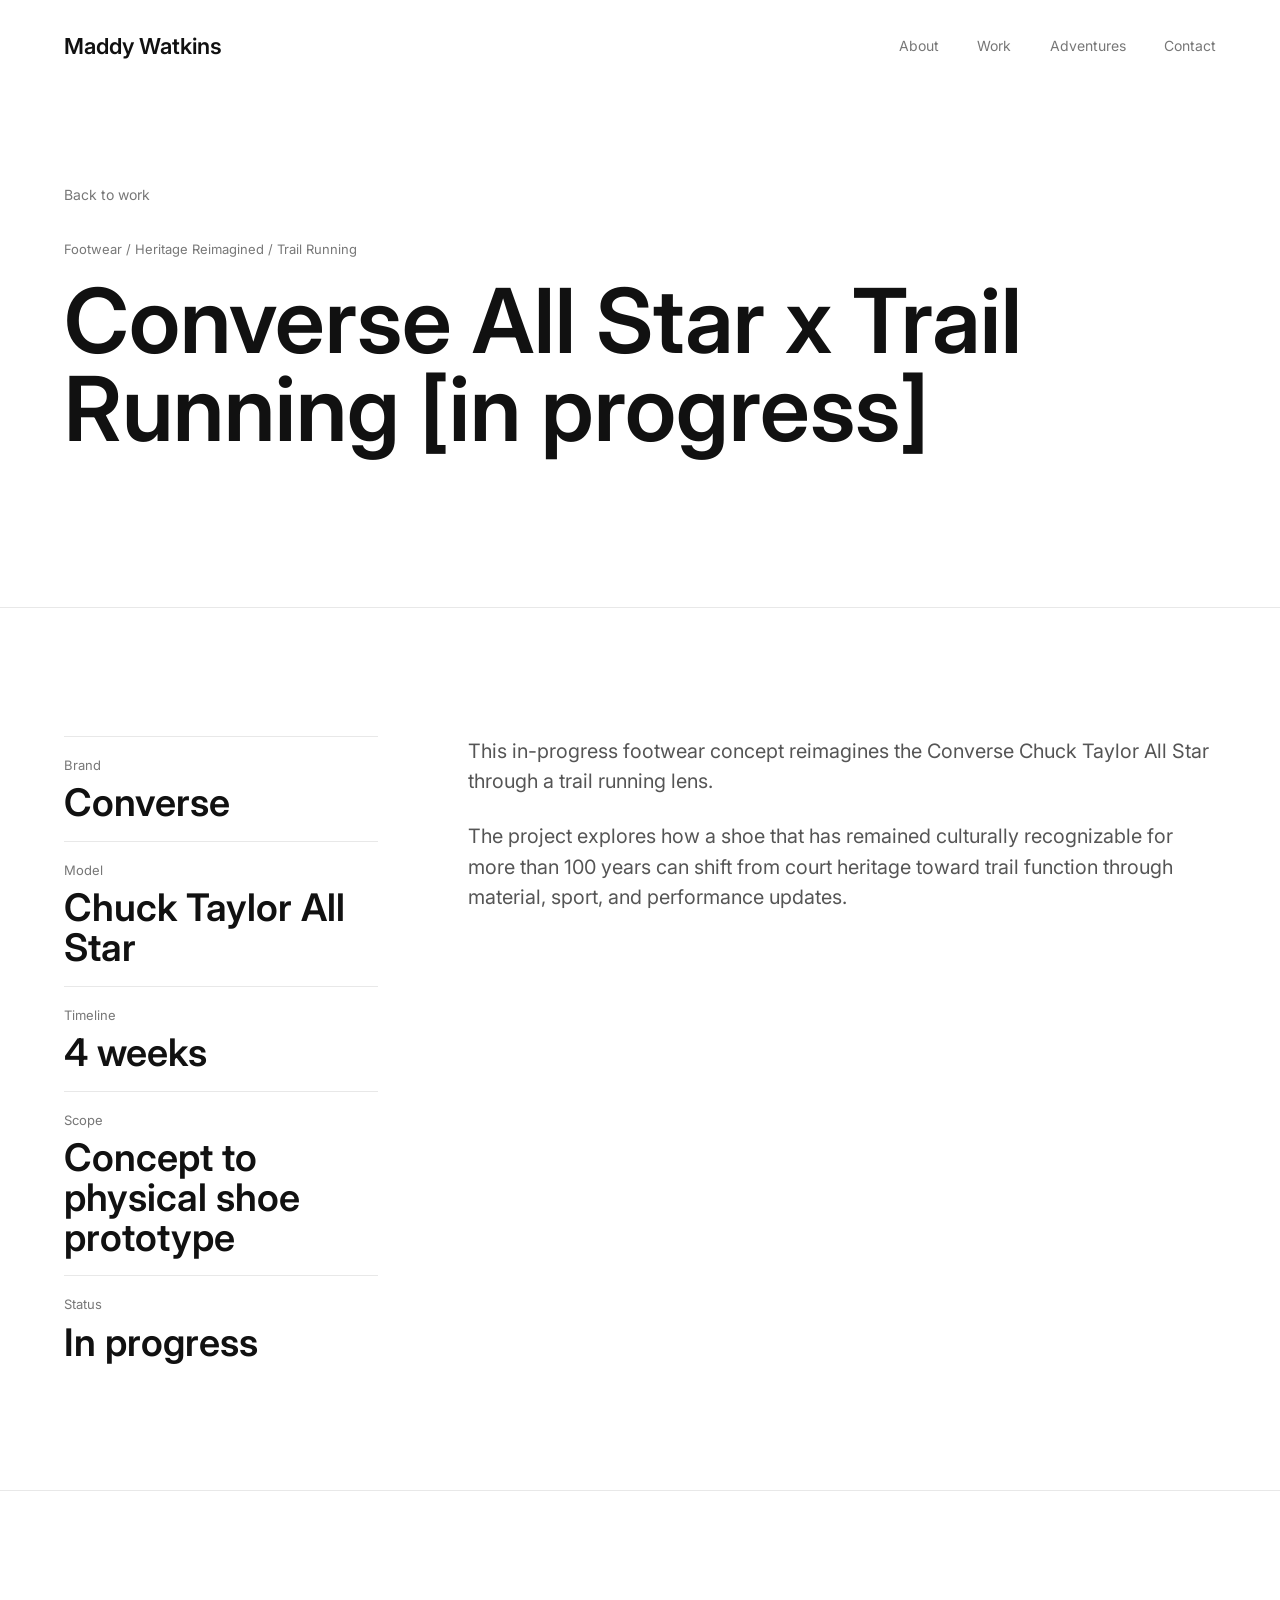
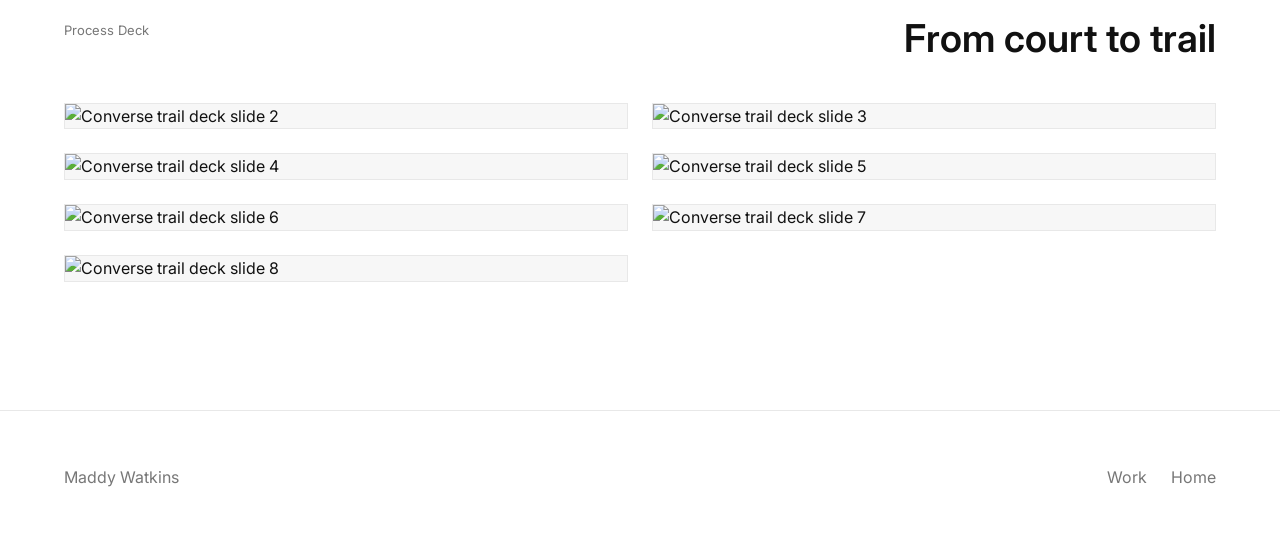
==== converse-all-star-trail-running.html @ c3c7a075 "Add files via upload" ====
<!DOCTYPE html>
<html lang="en">
  <head>
    <meta charset="UTF-8" />
    <meta name="viewport" content="width=device-width, initial-scale=1.0" />
    <title>Converse All Star x Trail Running | Maddy Watkins</title>
    <meta name="description" content="Converse All Star x Trail Running in-progress footwear concept by Maddy Watkins." />
    <link rel="preconnect" href="https://fonts.googleapis.com" />
    <link rel="preconnect" href="https://fonts.gstatic.com" crossorigin />
    <link
      href="https://fonts.googleapis.com/css2?family=Inter:wght@400;500;600;700&display=swap"
      rel="stylesheet"
    />
    <link rel="stylesheet" href="styles.css" />
  </head>
  <body>
    <header class="site-header" id="top">
      <a class="brand" href="index.html" aria-label="Maddy Watkins home">Maddy Watkins</a>
      <button class="menu-toggle" type="button" aria-expanded="false" aria-controls="site-nav">
        <span></span><span></span><span></span>
      </button>
      <nav class="site-nav" id="site-nav" aria-label="Primary navigation">
        <a href="index.html#about">About</a>
        <a href="index.html#portfolio">Work</a>
        <a href="index.html#adventures">Adventures</a>
        <a href="contact.html">Contact</a>
      </nav>
    </header>

    <main>
      <section class="project-page-hero" aria-labelledby="project-title">
        <a class="back-link" href="index.html#portfolio">Back to work</a>
        <p class="eyebrow">Footwear / Heritage Reimagined / Trail Running</p>
        <h1 id="project-title">Converse All Star x Trail Running [in progress]</h1>
      </section>

      <section class="project-detail section" aria-label="Project details">
        <div class="spec-list">
          <div><span>Brand</span><strong>Converse</strong></div>
          <div><span>Model</span><strong>Chuck Taylor All Star</strong></div>
          <div><span>Timeline</span><strong>4 weeks</strong></div>
          <div><span>Scope</span><strong>Concept to physical shoe prototype</strong></div>
          <div><span>Status</span><strong>In progress</strong></div>
        </div>
        <div class="project-body">
          <p>
            This in-progress footwear concept reimagines the Converse Chuck Taylor
            All Star through a trail running lens.
          </p>
          <p>
            The project explores how a shoe that has remained culturally recognizable
            for more than 100 years can shift from court heritage toward trail
            function through material, sport, and performance updates.
          </p>
        </div>
      </section>

      <section class="deck-preview section" aria-labelledby="deck-title">
        <div class="deck-heading">
          <p class="eyebrow">Process Deck</p>
          <h2 id="deck-title">From court to trail</h2>
        </div>
        <div class="deck-grid">
          <img src="assets/converse-trail-deck/slide-02.png" alt="Converse trail deck slide 2" />
          <img src="assets/converse-trail-deck/slide-03.png" alt="Converse trail deck slide 3" />
          <img src="assets/converse-trail-deck/slide-04.png" alt="Converse trail deck slide 4" />
          <img src="assets/converse-trail-deck/slide-05.png" alt="Converse trail deck slide 5" />
          <img src="assets/converse-trail-deck/slide-06.png" alt="Converse trail deck slide 6" />
          <img src="assets/converse-trail-deck/slide-07.png" alt="Converse trail deck slide 7" />
          <img src="assets/converse-trail-deck/slide-08.png" alt="Converse trail deck slide 8" />
        </div>
      </section>
    </main>

    <footer class="footer">
      <p>Maddy Watkins</p>
      <nav aria-label="Footer navigation">
        <a href="index.html#portfolio">Work</a>
        <a href="index.html">Home</a>
      </nav>
    </footer>

    <script src="script.js"></script>
  </body>
</html>
---- styles.css ----
:root {
  --paper: #ffffff;
  --ink: #111111;
  --muted: #777777;
  --line: #e8e8e8;
  --soft: #f7f7f7;
}

* {
  box-sizing: border-box;
}

html {
  scroll-behavior: smooth;
}

body {
  margin: 0;
  background: var(--paper);
  color: var(--ink);
  font-family: Inter, Arial, sans-serif;
  line-height: 1.55;
}

img {
  display: block;
  width: 100%;
}

a {
  color: inherit;
  text-decoration: none;
}

.site-header {
  position: sticky;
  top: 0;
  z-index: 20;
  display: grid;
  grid-template-columns: 1fr auto;
  align-items: center;
  min-height: 92px;
  padding: 28px clamp(22px, 5vw, 70px);
  background: rgba(255, 255, 255, 0.94);
}

.brand {
  width: fit-content;
  font-size: 22px;
  font-weight: 600;
}

.site-nav {
  display: flex;
  gap: clamp(18px, 3vw, 44px);
  align-items: center;
  color: var(--muted);
  font-size: 14px;
}

.site-nav a {
  transition: color 160ms ease;
}

.site-nav a:hover,
.site-nav a:focus-visible {
  color: var(--ink);
}

.menu-toggle {
  display: none;
  width: 40px;
  height: 34px;
  padding: 7px 4px;
  border: 0;
  background: transparent;
}

.menu-toggle span {
  display: block;
  height: 2px;
  margin: 5px 0;
  background: var(--ink);
}

.intro {
  display: flex;
  align-items: center;
  max-width: 1420px;
  padding: clamp(58px, 8vw, 118px) clamp(22px, 5vw, 70px) clamp(34px, 5vw, 66px);
  margin: 0 auto;
}

.intro-copy {
  max-width: 1180px;
}

.eyebrow,
.section-kicker {
  margin: 0 0 18px;
  color: var(--muted);
  font-size: 13px;
}

h1,
h2,
p {
  margin-top: 0;
}

h1 {
  max-width: 100%;
  margin-bottom: 28px;
  font-size: clamp(44px, 6.6vw, 96px);
  font-weight: 600;
  line-height: 0.98;
}

h2 {
  margin-bottom: 0;
  font-size: clamp(30px, 4.2vw, 62px);
  font-weight: 600;
  line-height: 1.02;
}

.intro-copy p:last-child,
.split-copy p {
  color: #555555;
  font-size: clamp(16px, 1.45vw, 20px);
}

.intro-subtitle {
  max-width: 760px;
  color: #555555;
  font-size: clamp(18px, 2vw, 26px);
}

.image-pair {
  max-width: 1420px;
  padding: 0 clamp(22px, 5vw, 70px) clamp(72px, 9vw, 130px);
  margin: 0 auto;
}

.image-pair img {
  width: 100%;
  aspect-ratio: 16 / 9;
  object-fit: cover;
  object-position: center 42%;
}

.section {
  max-width: 1420px;
  padding: clamp(72px, 10vw, 150px) clamp(22px, 5vw, 70px);
  margin: 0 auto;
}

.about {
  border-top: 1px solid var(--line);
  border-bottom: 1px solid var(--line);
}

.split-copy {
  display: grid;
  grid-template-columns: minmax(260px, 0.82fr) minmax(320px, 1.18fr);
  gap: clamp(34px, 7vw, 118px);
  align-items: start;
}

.split-copy > div {
  max-width: 690px;
}

.about-media-copy {
  display: grid;
  grid-template-columns: minmax(128px, 0.46fr) minmax(240px, 1fr);
  gap: clamp(20px, 3vw, 34px);
  align-items: start;
}

.about-media-copy img {
  aspect-ratio: 4 / 5;
  object-fit: cover;
  object-position: 34% center;
}

.work-heading {
  display: flex;
  justify-content: space-between;
  gap: 28px;
  align-items: end;
  margin-bottom: clamp(34px, 6vw, 74px);
}

.work-heading h2 {
  font-size: clamp(28px, 3.6vw, 54px);
}

.category-heading {
  margin-top: clamp(58px, 8vw, 110px);
  padding-top: clamp(28px, 4vw, 48px);
  border-top: 1px solid var(--line);
}

.category-heading h2 {
  font-size: clamp(28px, 3.6vw, 54px);
}

.subcategory-heading {
  margin-top: clamp(42px, 6vw, 82px);
}

.subcategory-heading h2 {
  font-size: clamp(24px, 3vw, 42px);
}

.footwear-grid {
  margin-top: clamp(24px, 4vw, 46px);
}

.footwear-grid .project-card img {
  aspect-ratio: 1.12 / 1;
}

.footwear-grid .project-card img.slide-thumb {
  object-fit: contain;
  padding: clamp(10px, 1.6vw, 18px);
  border: 1px solid var(--line);
}

.project-grid,
.adventure-grid {
  display: grid;
  grid-template-columns: repeat(2, minmax(0, 1fr));
  gap: clamp(24px, 3vw, 46px) clamp(20px, 3vw, 38px);
}

.project-card {
  display: block;
}

.project-card img {
  aspect-ratio: 1.12 / 1;
  object-fit: cover;
  background: var(--soft);
  transition: opacity 160ms ease;
}

.project-card span {
  display: block;
  padding-top: 16px;
  color: #222222;
  font-size: 16px;
  font-weight: 500;
}

.project-card:hover img,
.project-card:focus-visible img {
  opacity: 0.72;
}

.adventures {
  border-top: 1px solid var(--line);
}

.adventure-grid .project-card img {
  aspect-ratio: 1 / 1;
}

.adventure-grid .project-card img.white-rim-image {
  object-position: 58% 64%;
}

.project-page-hero {
  max-width: 1420px;
  padding: clamp(48px, 7vw, 96px) clamp(22px, 5vw, 70px) clamp(44px, 7vw, 90px);
  margin: 0 auto;
}

.project-page-hero h1 {
  max-width: 980px;
  margin-bottom: clamp(30px, 5vw, 64px);
  font-size: clamp(42px, 7vw, 104px);
}

.project-page-hero img {
  max-height: 720px;
  object-fit: cover;
  object-position: center;
}

.story-hero > p:not(.eyebrow) {
  max-width: 720px;
  color: #555555;
  font-size: clamp(17px, 1.55vw, 21px);
}

.back-link {
  display: inline-block;
  margin-bottom: 34px;
  color: var(--muted);
  font-size: 14px;
}

.back-link:hover,
.back-link:focus-visible {
  color: var(--ink);
}

.project-detail {
  display: grid;
  grid-template-columns: minmax(220px, 0.42fr) minmax(300px, 1fr);
  gap: clamp(34px, 7vw, 112px);
  border-top: 1px solid var(--line);
}

.visual-gallery {
  border-top: 1px solid var(--line);
}

.image-note {
  margin-bottom: clamp(16px, 2vw, 26px);
  color: var(--muted);
  font-size: 13px;
}

.visual-story {
  display: grid;
  gap: clamp(44px, 7vw, 104px);
}

.visual-item {
  display: grid;
  grid-template-columns: minmax(0, 1.22fr) minmax(260px, 0.78fr);
  gap: clamp(28px, 5vw, 72px);
  align-items: center;
  margin: 0;
}

.visual-item:nth-child(even) {
  grid-template-columns: minmax(260px, 0.78fr) minmax(0, 1.22fr);
  padding-left: clamp(0px, 4vw, 54px);
}

.visual-item:nth-child(even) img {
  grid-column: 2;
}

.visual-item:nth-child(even) figcaption {
  grid-column: 1;
  grid-row: 1;
}

.visual-item-right-caption,
.visual-item-right-caption:nth-child(even) {
  grid-template-columns: minmax(0, 1.22fr) minmax(260px, 0.78fr);
  padding-left: 0;
}

.visual-item-right-caption:nth-child(even) img {
  grid-column: 1;
}

.visual-item-right-caption:nth-child(even) figcaption {
  grid-column: 2;
}

.visual-item img {
  height: auto;
  object-fit: contain;
  background: var(--soft);
}

.visual-item figcaption {
  padding-top: clamp(18px, 3vw, 34px);
  border-top: 1px solid var(--line);
  max-width: 420px;
  color: #555555;
  font-size: clamp(16px, 1.35vw, 19px);
}

.visual-item figcaption span {
  display: block;
  margin-bottom: 16px;
  color: var(--ink);
  font-size: 13px;
  font-weight: 600;
}

.visual-item figcaption p {
  margin-bottom: 0;
}

.visual-item-overlay {
  position: relative;
  display: block;
}

.visual-item-overlay figcaption {
  position: absolute;
  left: clamp(22px, 5vw, 72px);
  top: clamp(22px, 5vw, 72px);
  width: min(520px, calc(100% - 44px));
  padding: 0;
  background: transparent;
  border-top: 0;
}

.spec-list {
  display: grid;
  align-content: start;
  gap: 18px;
}

.spec-list div {
  padding-top: 18px;
  border-top: 1px solid var(--line);
}

.spec-list span,
.spec-list strong {
  display: block;
}

.spec-list span {
  margin-bottom: 8px;
  color: var(--muted);
  font-size: 13px;
}

.spec-list strong {
  font-size: clamp(22px, 3vw, 38px);
  font-weight: 600;
  line-height: 1.05;
}

.project-body {
  max-width: 760px;
  color: #555555;
  font-size: clamp(17px, 1.55vw, 21px);
}

.project-body p {
  margin-bottom: 1.2em;
}

.project-gallery {
  display: grid;
  grid-template-columns: repeat(4, minmax(0, 1fr));
  gap: clamp(18px, 2.6vw, 34px);
  border-top: 1px solid var(--line);
}

.project-gallery img {
  aspect-ratio: 3 / 4;
  object-fit: cover;
  background: var(--soft);
}

.project-gallery .soft-exposure {
  filter: brightness(0.88) contrast(0.94) saturate(0.92);
}

.gallery-captioned {
  margin: 0;
}

.gallery-captioned figcaption {
  padding-top: 12px;
  color: var(--muted);
  font-size: 13px;
}

.story-body {
  max-width: 860px;
  color: #444444;
  font-size: clamp(18px, 1.45vw, 21px);
  line-height: 1.78;
}

.story-body p {
  margin-bottom: 1.35em;
}

.deck-preview {
  border-top: 1px solid var(--line);
}

.deck-heading {
  display: flex;
  justify-content: space-between;
  gap: 28px;
  align-items: end;
  margin-bottom: clamp(24px, 4vw, 44px);
}

.deck-heading h2 {
  max-width: 720px;
  font-size: clamp(24px, 3vw, 42px);
  text-align: right;
}

.deck-grid {
  display: grid;
  grid-template-columns: repeat(2, minmax(0, 1fr));
  gap: clamp(14px, 2vw, 24px);
}

.deck-grid img {
  width: 100%;
  height: auto;
  object-fit: contain;
  background: var(--soft);
  border: 1px solid var(--line);
}

.resume-page h1 {
  font-size: clamp(44px, 6.6vw, 96px);
}

.resume-viewer {
  max-width: 980px;
}

.resume-viewer img {
  border: 1px solid var(--line);
  background: var(--soft);
}

.resume-viewer a {
  display: inline-block;
  margin-top: 18px;
  color: var(--muted);
  font-size: 14px;
}

.contact-page h1 {
  margin-bottom: clamp(42px, 6vw, 80px);
  font-size: clamp(44px, 6.6vw, 96px);
}

.contact-list {
  display: grid;
  max-width: 760px;
  gap: 30px;
}

.contact-list div {
  padding-top: 18px;
  border-top: 1px solid var(--line);
}

.contact-list span,
.contact-list a {
  display: block;
}

.contact-list span {
  margin-bottom: 10px;
  color: var(--muted);
  font-size: 13px;
}

.contact-list a {
  width: fit-content;
  font-size: clamp(22px, 3vw, 38px);
  font-weight: 600;
  line-height: 1.22;
}

.contact-list a:hover,
.contact-list a:focus-visible {
  color: var(--muted);
}

.footer {
  display: flex;
  justify-content: space-between;
  gap: 24px;
  padding: 54px clamp(22px, 5vw, 70px);
  color: var(--muted);
  border-top: 1px solid var(--line);
}

.footer p {
  margin: 0;
}

.footer nav {
  display: flex;
  gap: 24px;
}

.footer a:hover,
.footer a:focus-visible {
  color: var(--ink);
}

@media (max-width: 860px) {
  .site-header {
    min-height: 74px;
  }

  .menu-toggle {
    display: block;
    justify-self: end;
  }

  .site-nav {
    position: absolute;
    inset: 74px 0 auto;
    display: none;
    padding: 20px 22px 24px;
    background: var(--paper);
    border-top: 1px solid var(--line);
    border-bottom: 1px solid var(--line);
  }

  .site-header.is-open .site-nav {
    display: grid;
    gap: 15px;
  }

  .split-copy {
    grid-template-columns: 1fr;
  }

  .about-media-copy {
    grid-template-columns: minmax(150px, 240px) 1fr;
  }

  .image-pair img {
    width: 100%;
  }

  .project-grid,
  .adventure-grid,
  .project-gallery {
    grid-template-columns: repeat(2, minmax(0, 1fr));
  }

  .project-detail {
    grid-template-columns: 1fr;
  }

  .visual-item {
    grid-template-columns: 1fr;
  }

  .visual-item:nth-child(even) {
    padding-left: 0;
  }

  .visual-item-overlay figcaption {
    position: static;
    width: auto;
    margin-top: 18px;
    padding: 18px 0 0;
    background: transparent;
    border-top: 1px solid var(--line);
  }

  .work-heading {
    display: block;
  }

  .deck-heading {
    display: block;
  }

  .deck-heading h2 {
    text-align: left;
  }

  .deck-grid {
    grid-template-columns: repeat(2, minmax(0, 1fr));
  }
}

@media (max-width: 620px) {
  .about-media-copy {
    grid-template-columns: 1fr;
  }

  .about-media-copy img {
    width: min(260px, 78vw);
  }

  .project-grid,
  .adventure-grid,
  .project-gallery {
    grid-template-columns: 1fr;
  }

  .project-card img {
    aspect-ratio: 1.08 / 1;
  }

  .deck-grid {
    grid-template-columns: 1fr;
  }

  .footer {
    display: grid;
  }
}
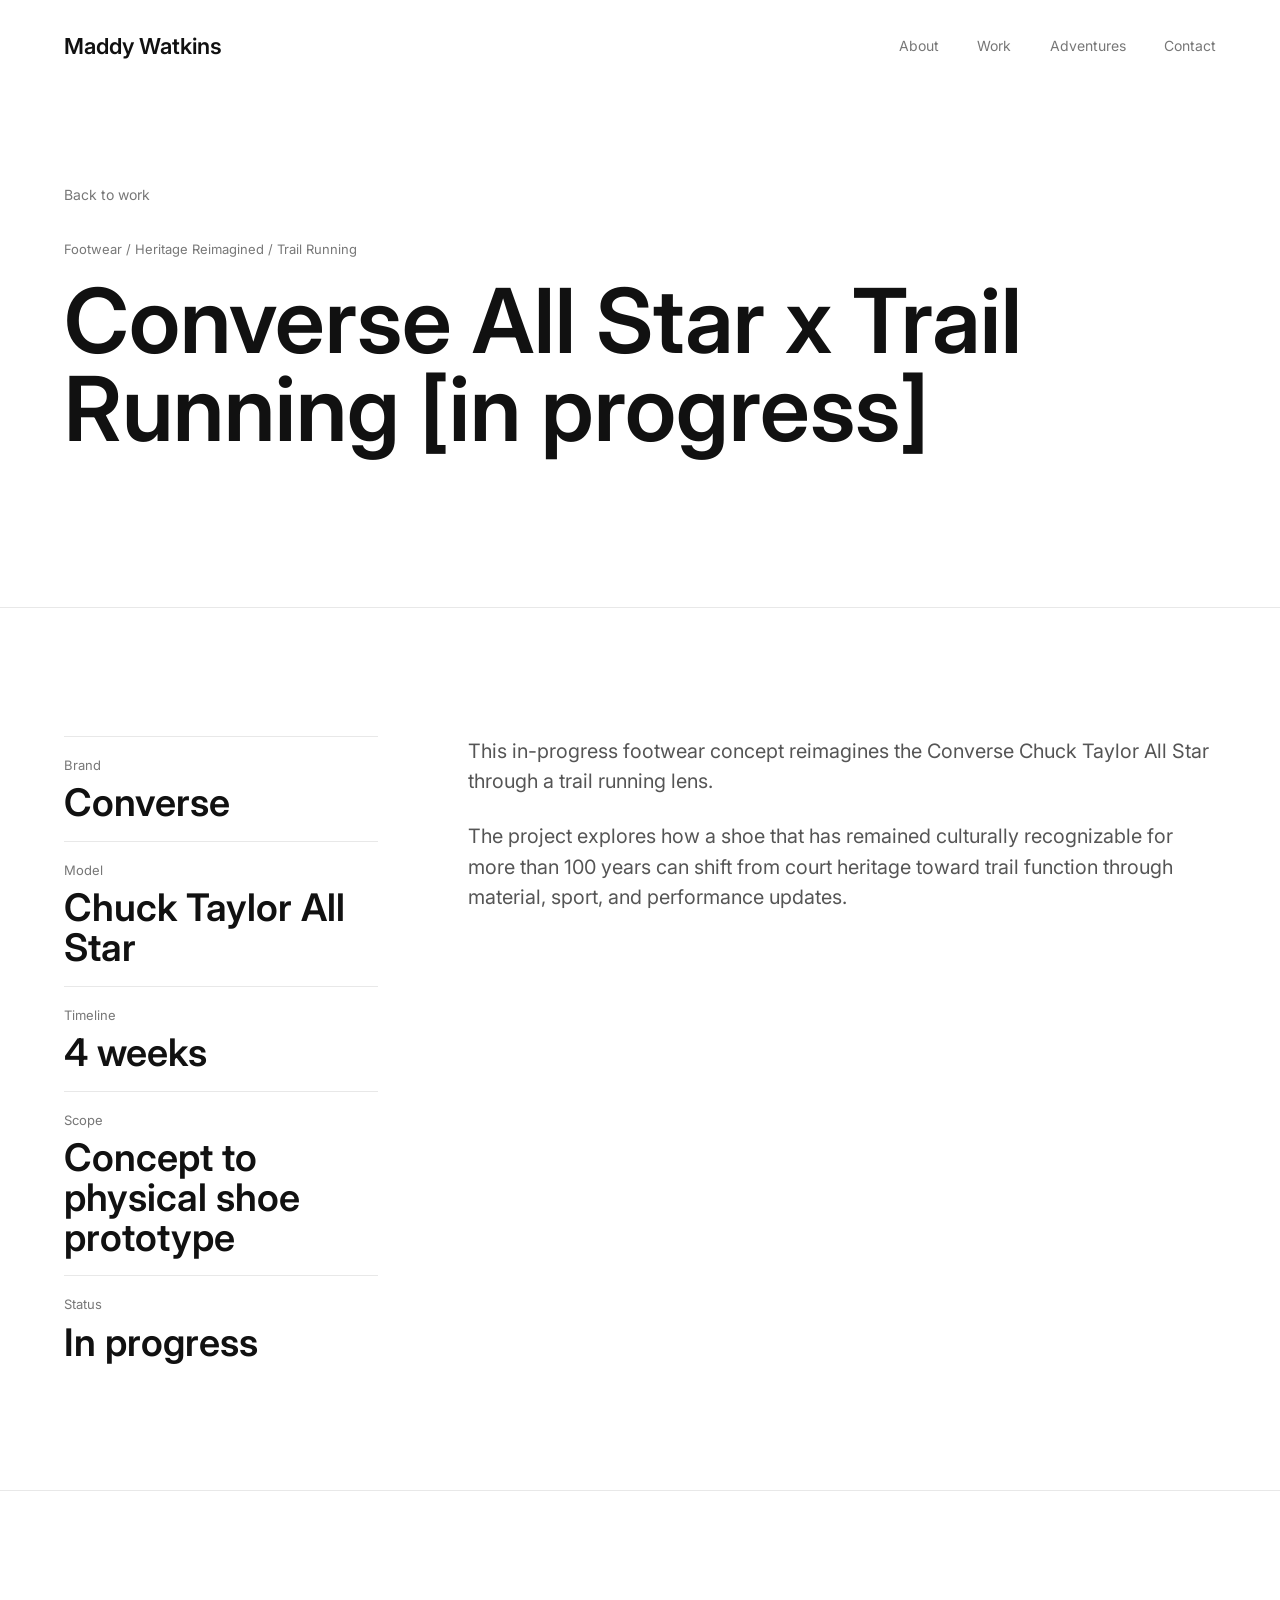
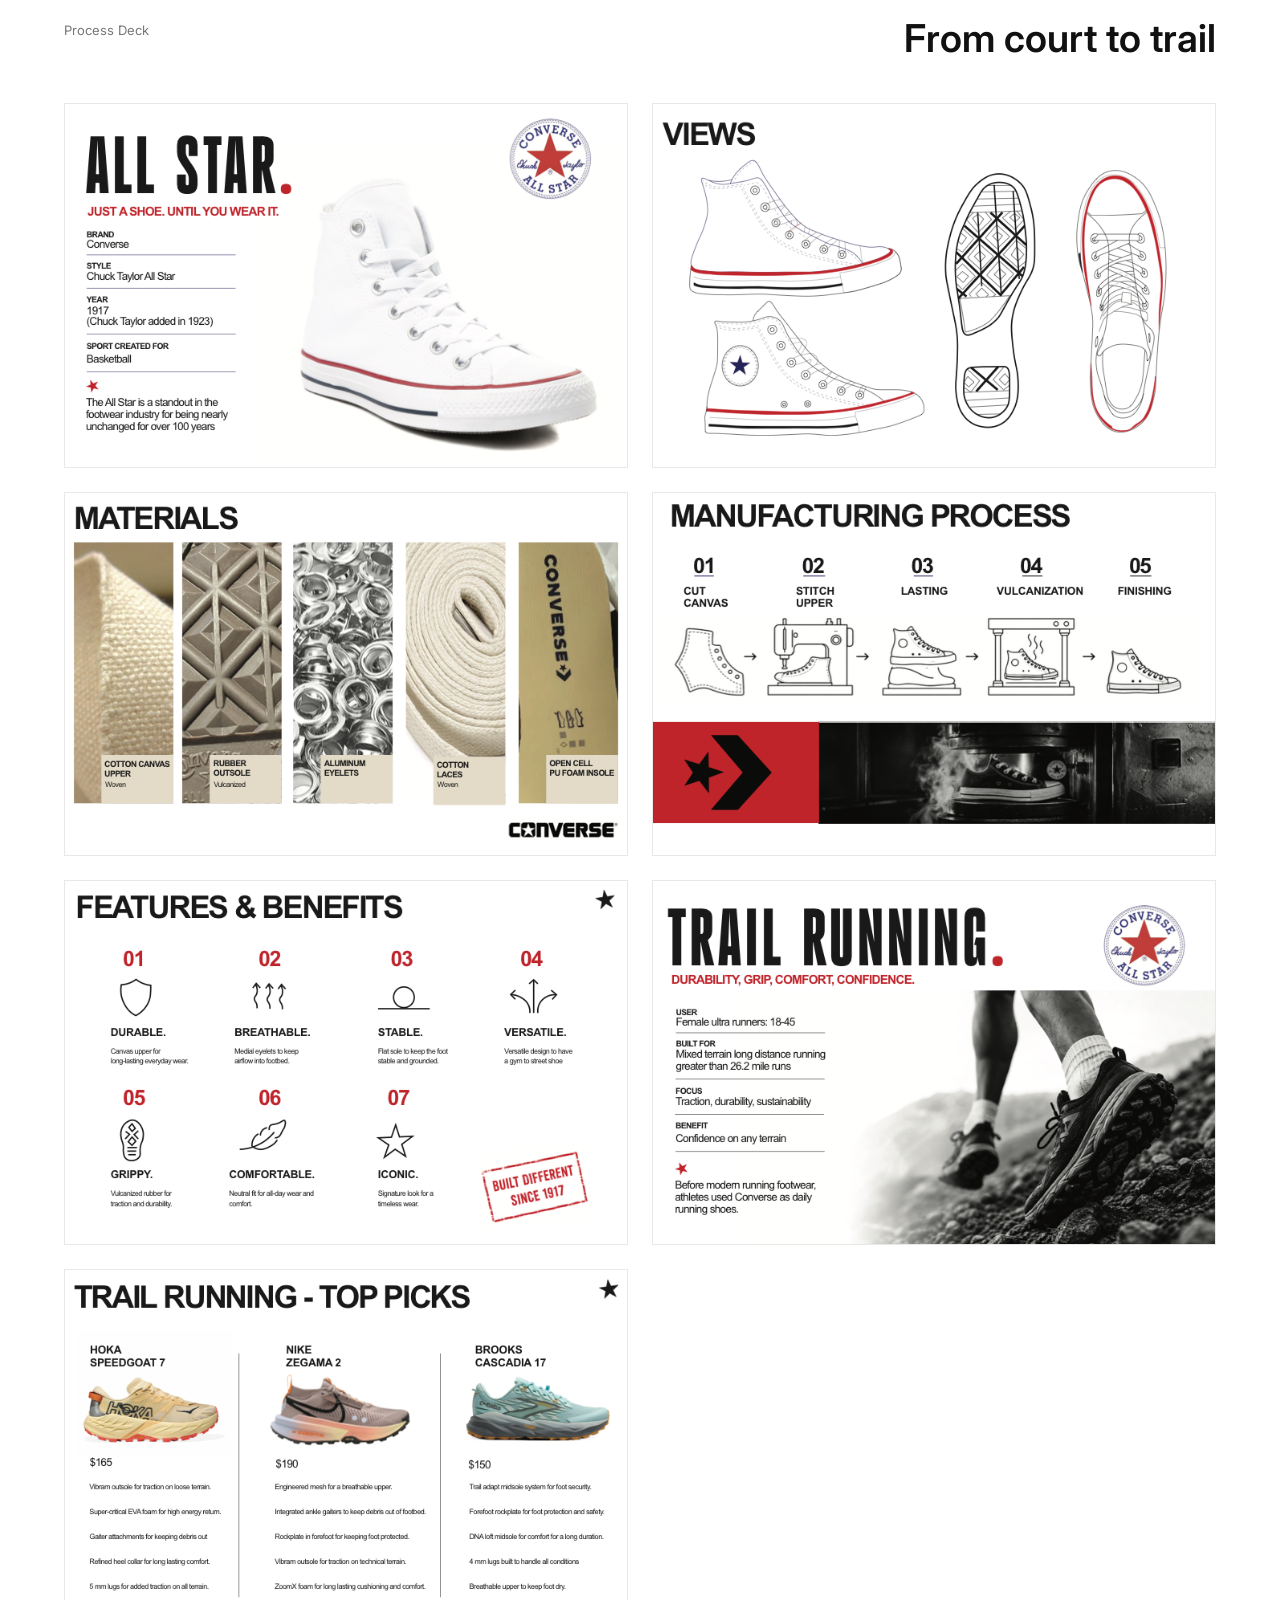
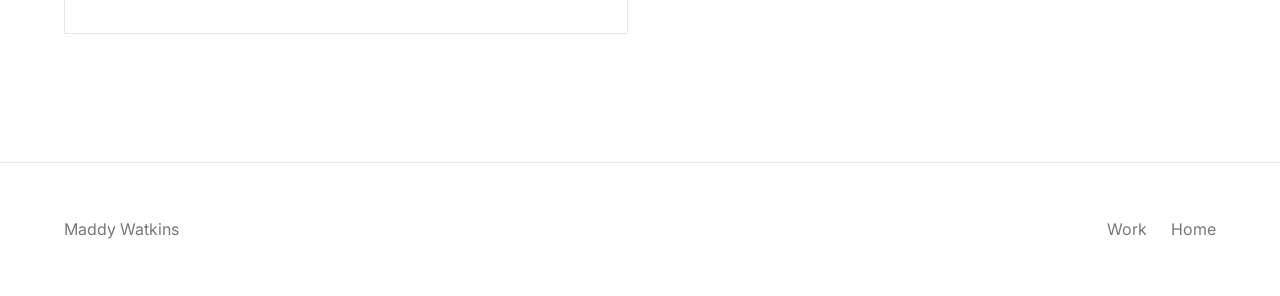
==== commit 3e257c79: "Update converse-all-star-trail-running.html" ====
--- a/converse-all-star-trail-running.html
+++ b/converse-all-star-trail-running.html
@@ -61,7 +61,7 @@
           <h2 id="deck-title">From court to trail</h2>
         </div>
         <div class="deck-grid">
-          <img src="assets/converse-trail-deck/slide-02.png" alt="Converse trail deck slide 2" />
+          <img src="../assets/converse-trail-deck/slide-02.png" alt="Converse trail deck slide 2" />
           <img src="assets/converse-trail-deck/slide-03.png" alt="Converse trail deck slide 3" />
           <img src="assets/converse-trail-deck/slide-04.png" alt="Converse trail deck slide 4" />
           <img src="assets/converse-trail-deck/slide-05.png" alt="Converse trail deck slide 5" />
--- a/styles.css
+++ b/styles.css
@@ -701,5 +701,175 @@
 
   .footer {
     display: grid;
-  }
-}
+    /* Dragonfly project page image fixes */
+.project-page-hero img {
+  width: 100%;
+  max-width: 1100px;
+  height: auto;
+  display: block;
+  margin: 2rem auto;
+  border-radius: 18px;
+}
+
+.visual-story {
+  display: grid;
+  gap: 3rem;
+}
+
+.visual-item {
+  display: grid;
+  grid-template-columns: 2fr 1fr;
+  gap: 2rem;
+  align-items: center;
+  margin: 0 auto;
+  max-width: 1100px;
+}
+
+.visual-item img {
+  width: 100%;
+  height: auto;
+  display: block;
+  border-radius: 18px;
+}
+
+.visual-item figcaption {
+  display: block;
+  color: #222;
+  font-size: 1rem;
+  line-height: 1.5;
+}
+
+.visual-item figcaption span {
+  display: block;
+  font-weight: 700;
+  margin-bottom: 0.5rem;
+}
+
+.deck-grid {
+  display: grid;
+  grid-template-columns: repeat(auto-fit, minmax(280px, 1fr));
+  gap: 1rem;
+}
+
+.deck-grid img {
+  width: 100%;
+  height: auto;
+  display: block;
+  border-radius: 12px;
+}
+
+@media (max-width: 800px) {
+  .visual-item {
+    grid-template-columns: 1fr;
+    /* ===== PROJECT PAGE IMAGE FIXES ===== */
+
+/* ===== MATCH DRAGONFLY STYLE ===== */
+
+/* HERO IMAGE */
+.project-page-hero img {
+  width: 100%;
+  max-width: 1000px;
+  height: auto;
+  display: block;
+  margin: 2rem auto 3rem auto;
+  border-radius: 18px;
+}
+
+/* MAIN CONTENT WIDTH */
+.project-page-hero,
+.project-detail,
+.deck-preview {
+  max-width: 1000px;
+  margin: 0 auto;
+  padding: 0 1.5rem;
+}
+
+/* DECK GRID — clean 2-column layout */
+.deck-grid {
+  display: grid;
+  grid-template-columns: 1fr 1fr;
+  gap: 1.5rem;
+  margin-top: 2rem;
+}
+
+/* SLIDES */
+.deck-grid img {
+  width: 100%;
+  height: auto;
+  display: block;
+  border-radius: 12px;
+}
+
+/* MOBILE — stack nicely */
+@media (max-width: 800px) {
+  .deck-grid {
+    grid-template-columns: 1fr;
+  }
+}.footer {
+  display: flex;
+  justify-content: space-between;
+  gap: 24px;
+  padding: 54px clamp(22px, 5vw, 70px);
+  color: var(--muted);
+  border-top: 1px solid var(--line);
+}
+
+/* ===== PROJECT PAGE (MATCH DRAGONFLY) ===== */
+
+/* HERO IMAGE */
+.project-page-hero img {
+  width: 100%;
+  max-width: 1000px;
+  height: auto;
+  display: block;
+  margin: 2rem auto 3rem auto;
+  border-radius: 18px;
+}
+
+/* CONTENT WIDTH + SPACING */
+.project-page-hero,
+.project-detail,
+.deck-preview {
+  max-width: 1000px;
+  margin: 0 auto;
+  padding: 0 1.5rem;
+}
+
+/* SLIDES GRID (clean 2-column like dragonfly) */
+.deck-grid {
+  display: grid;
+  grid-template-columns: 1fr 1fr;
+  gap: 1.5rem;
+  margin-top: 2rem;
+}
+
+/* SLIDE IMAGES */
+.deck-grid img {
+  width: 100%;
+  height: auto;
+  display: block;
+  border-radius: 12px;
+}
+
+/* MOBILE */
+@media (max-width: 800px) {
+  .deck-grid {
+    grid-template-columns: 1fr;
+  }
+}
+.deck-grid {
+  display: grid;
+  grid-template-columns: 1fr;   /* keep stacked */
+  gap: 2.5rem;
+  margin-top: 2rem;
+  max-width: 750px;             /* 👈 THIS is the key */
+  margin-left: auto;
+  margin-right: auto;
+}
+
+.deck-grid img {
+  width: 80%;
+  height: auto;
+  display: block;
+  border-radius: 12px;
+}
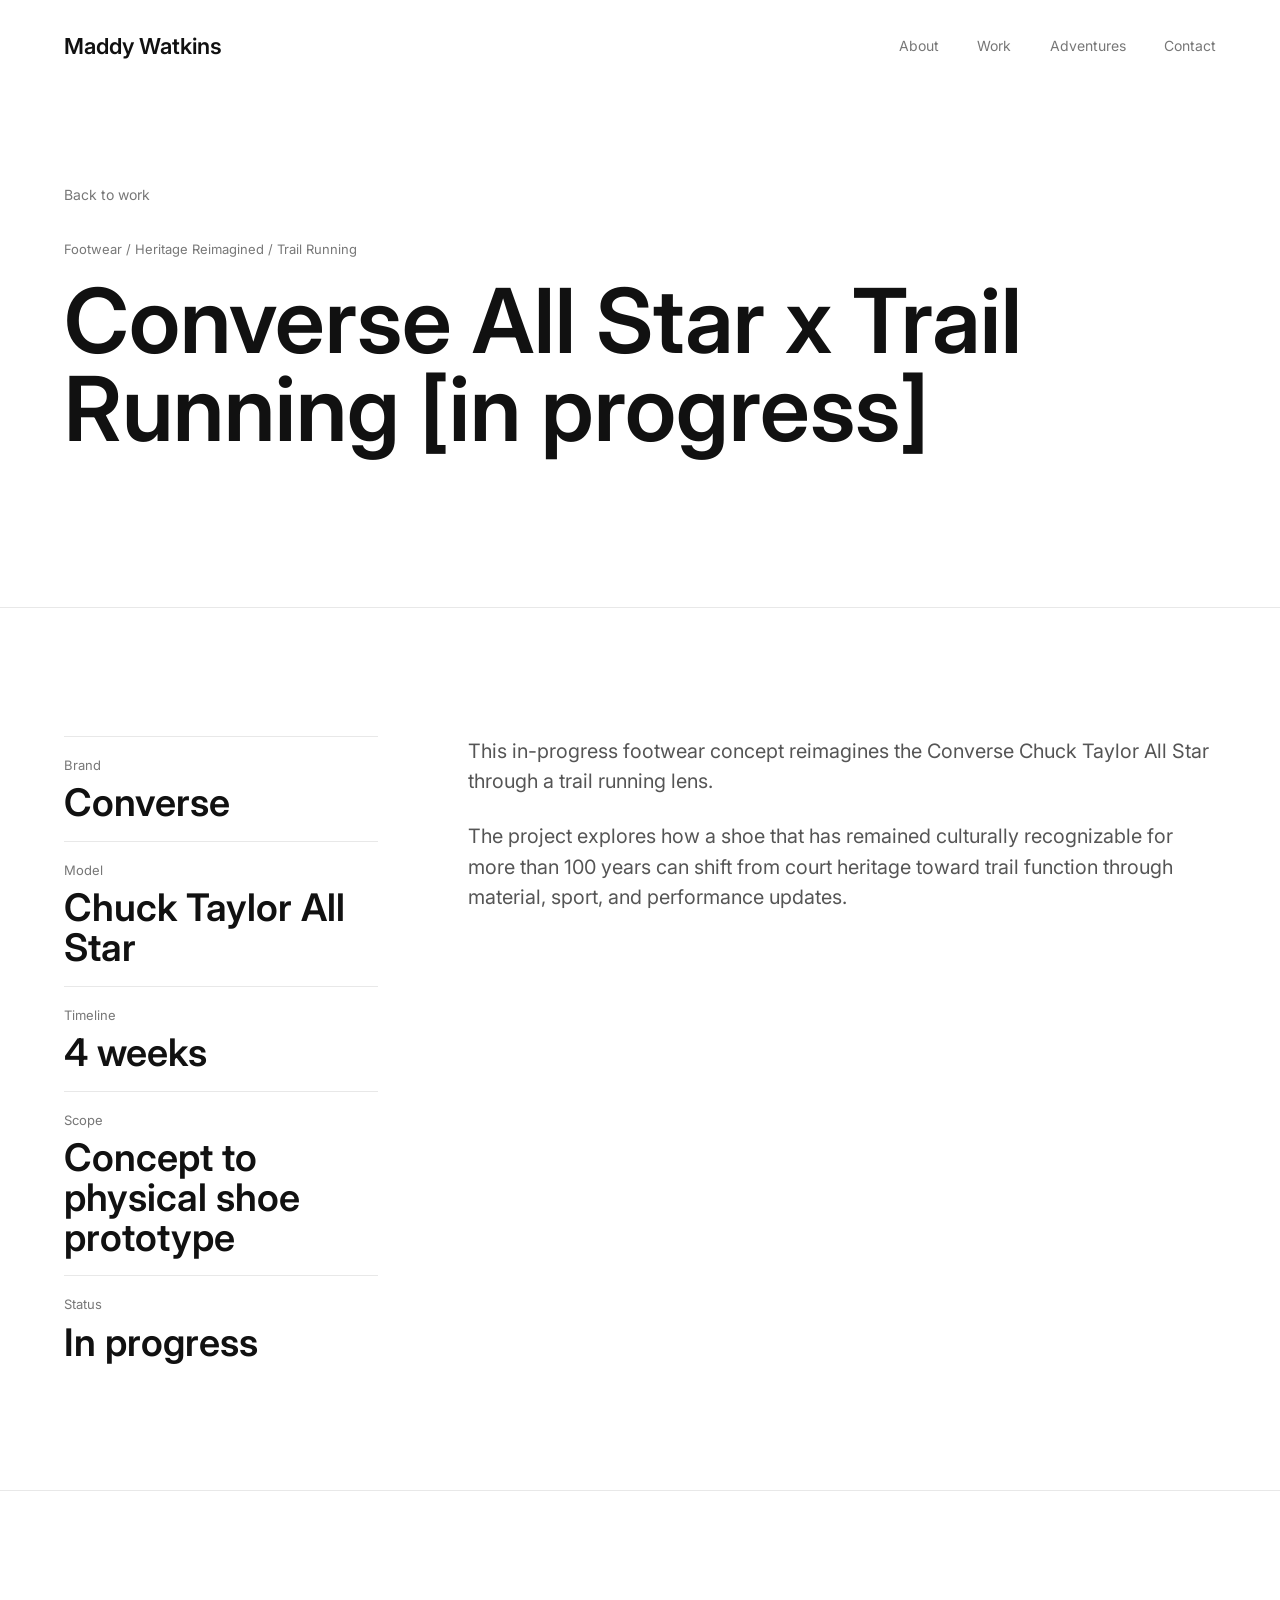
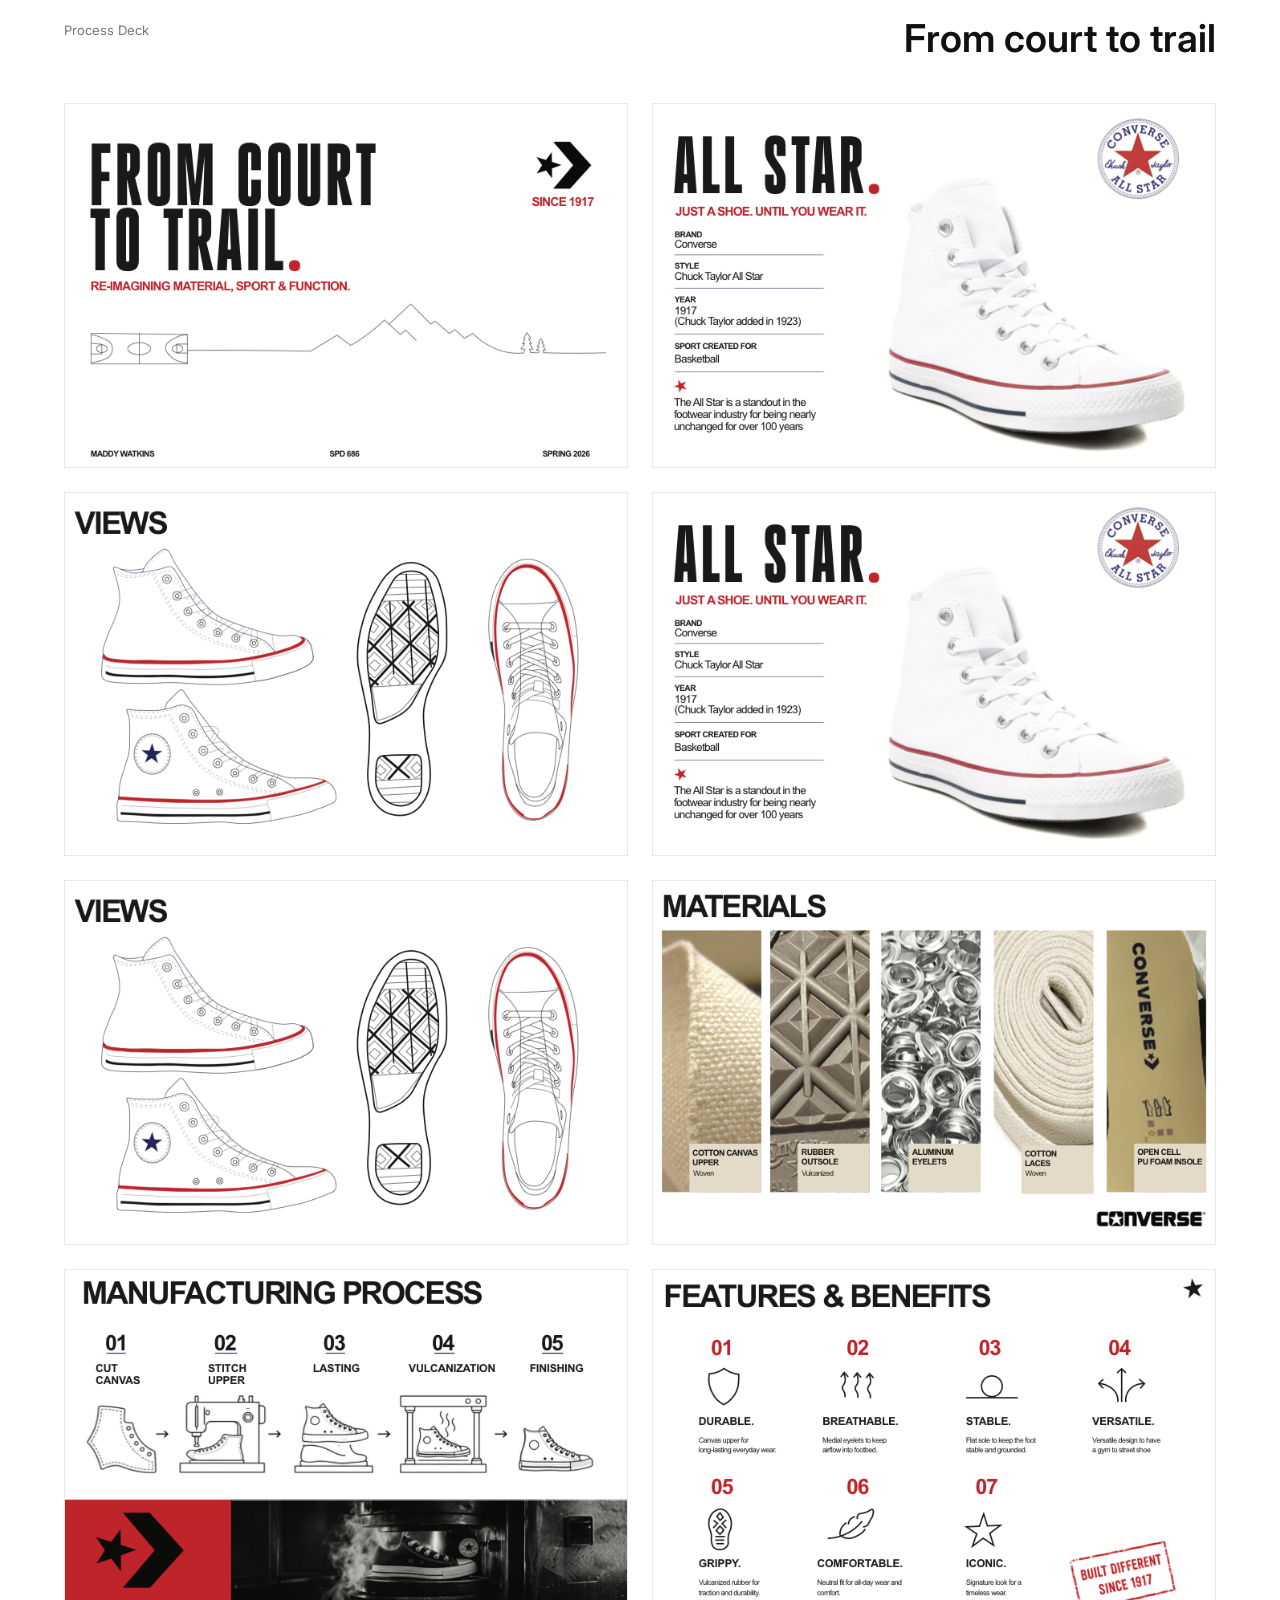
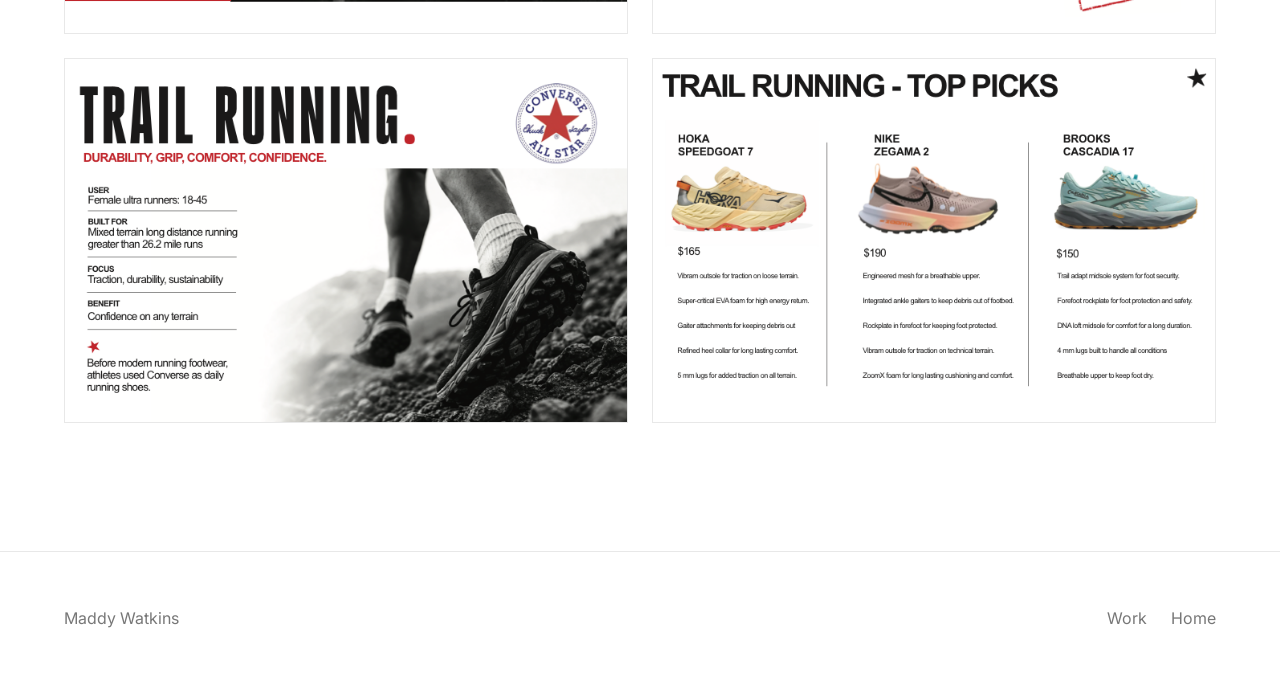
==== commit c8094d2c: "Update converse-all-star-trail-running.html" ====
--- a/converse-all-star-trail-running.html
+++ b/converse-all-star-trail-running.html
@@ -61,7 +61,10 @@
           <h2 id="deck-title">From court to trail</h2>
         </div>
         <div class="deck-grid">
-          <img src="../assets/converse-trail-deck/slide-02.png" alt="Converse trail deck slide 2" />
+          <img src="assets/converse-trail-deck/slide-01.png" />
+          <img src="assets/converse-trail-deck/slide-02.png" />
+          <img src="assets/converse-trail-deck/slide-03.png" />
+          <img src="assets/converse-trail-deck/slide-02.png" alt="Converse trail deck slide 2" />
           <img src="assets/converse-trail-deck/slide-03.png" alt="Converse trail deck slide 3" />
           <img src="assets/converse-trail-deck/slide-04.png" alt="Converse trail deck slide 4" />
           <img src="assets/converse-trail-deck/slide-05.png" alt="Converse trail deck slide 5" />
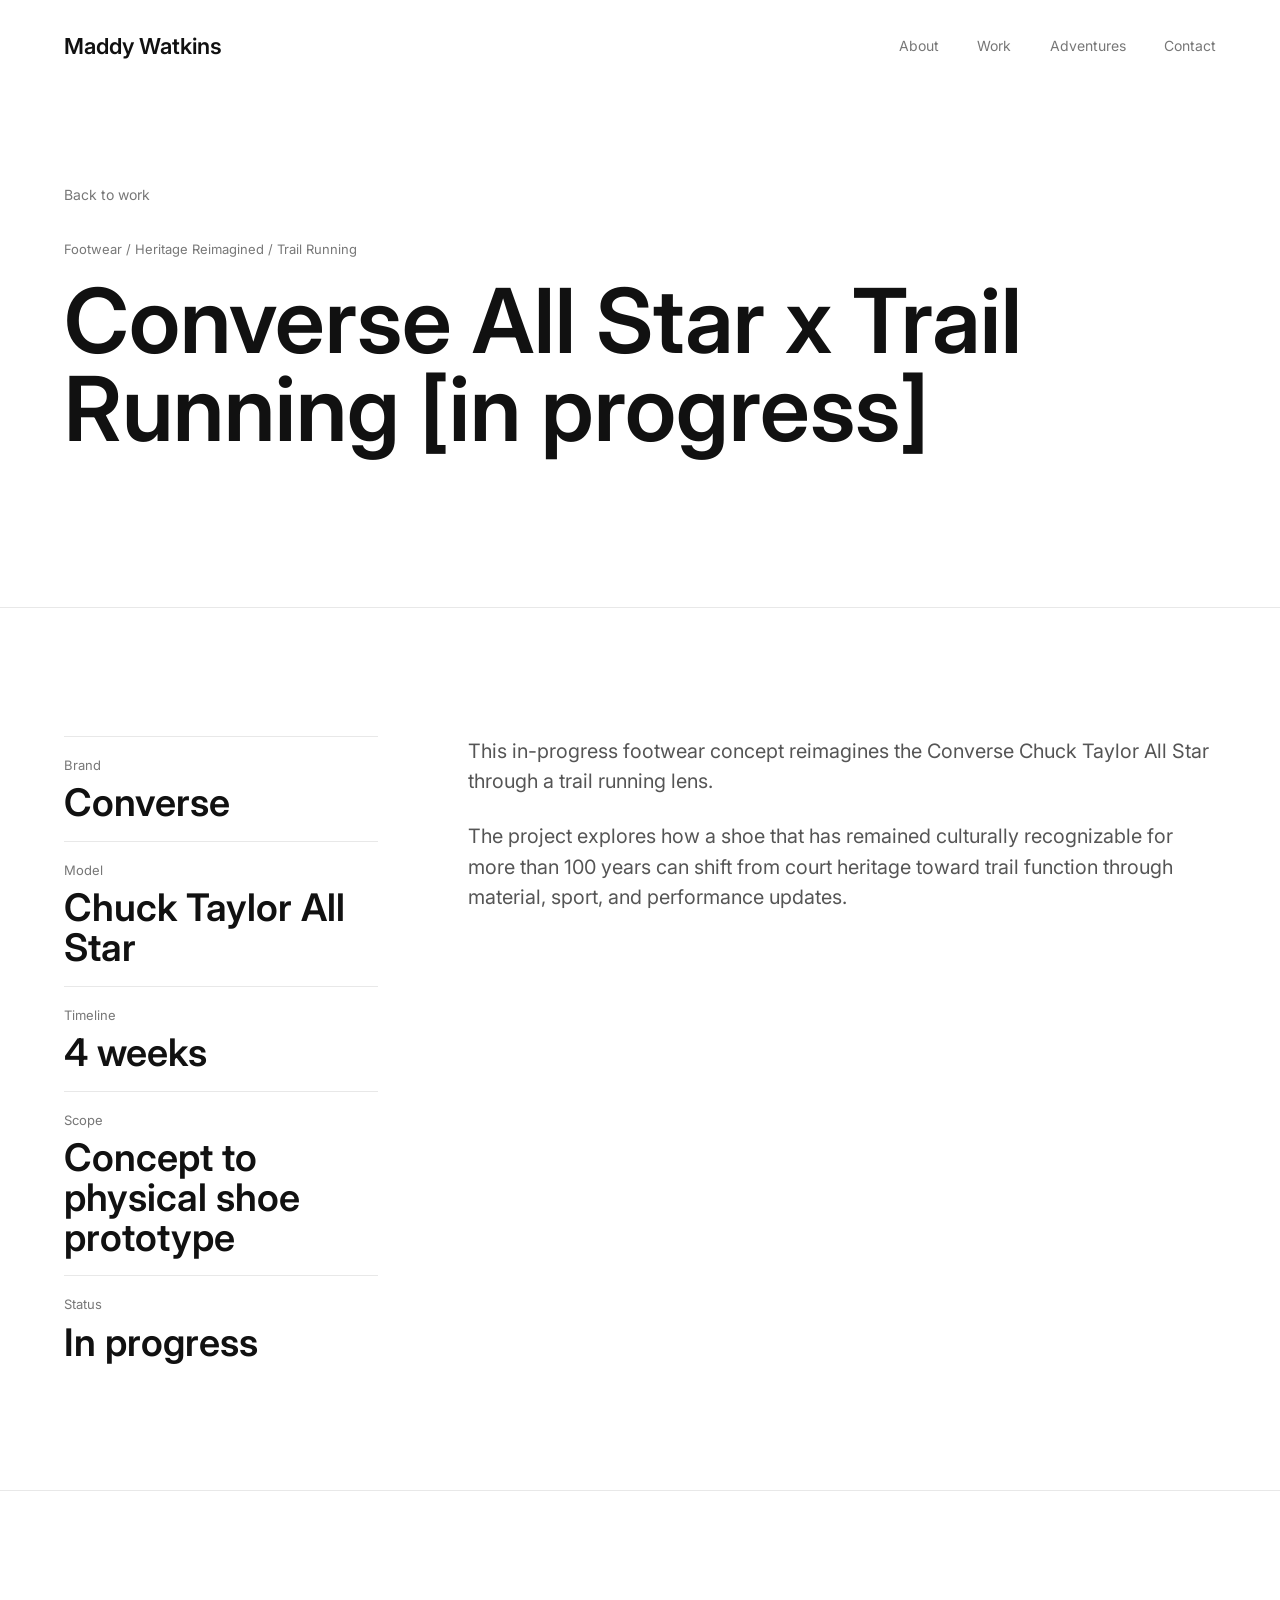
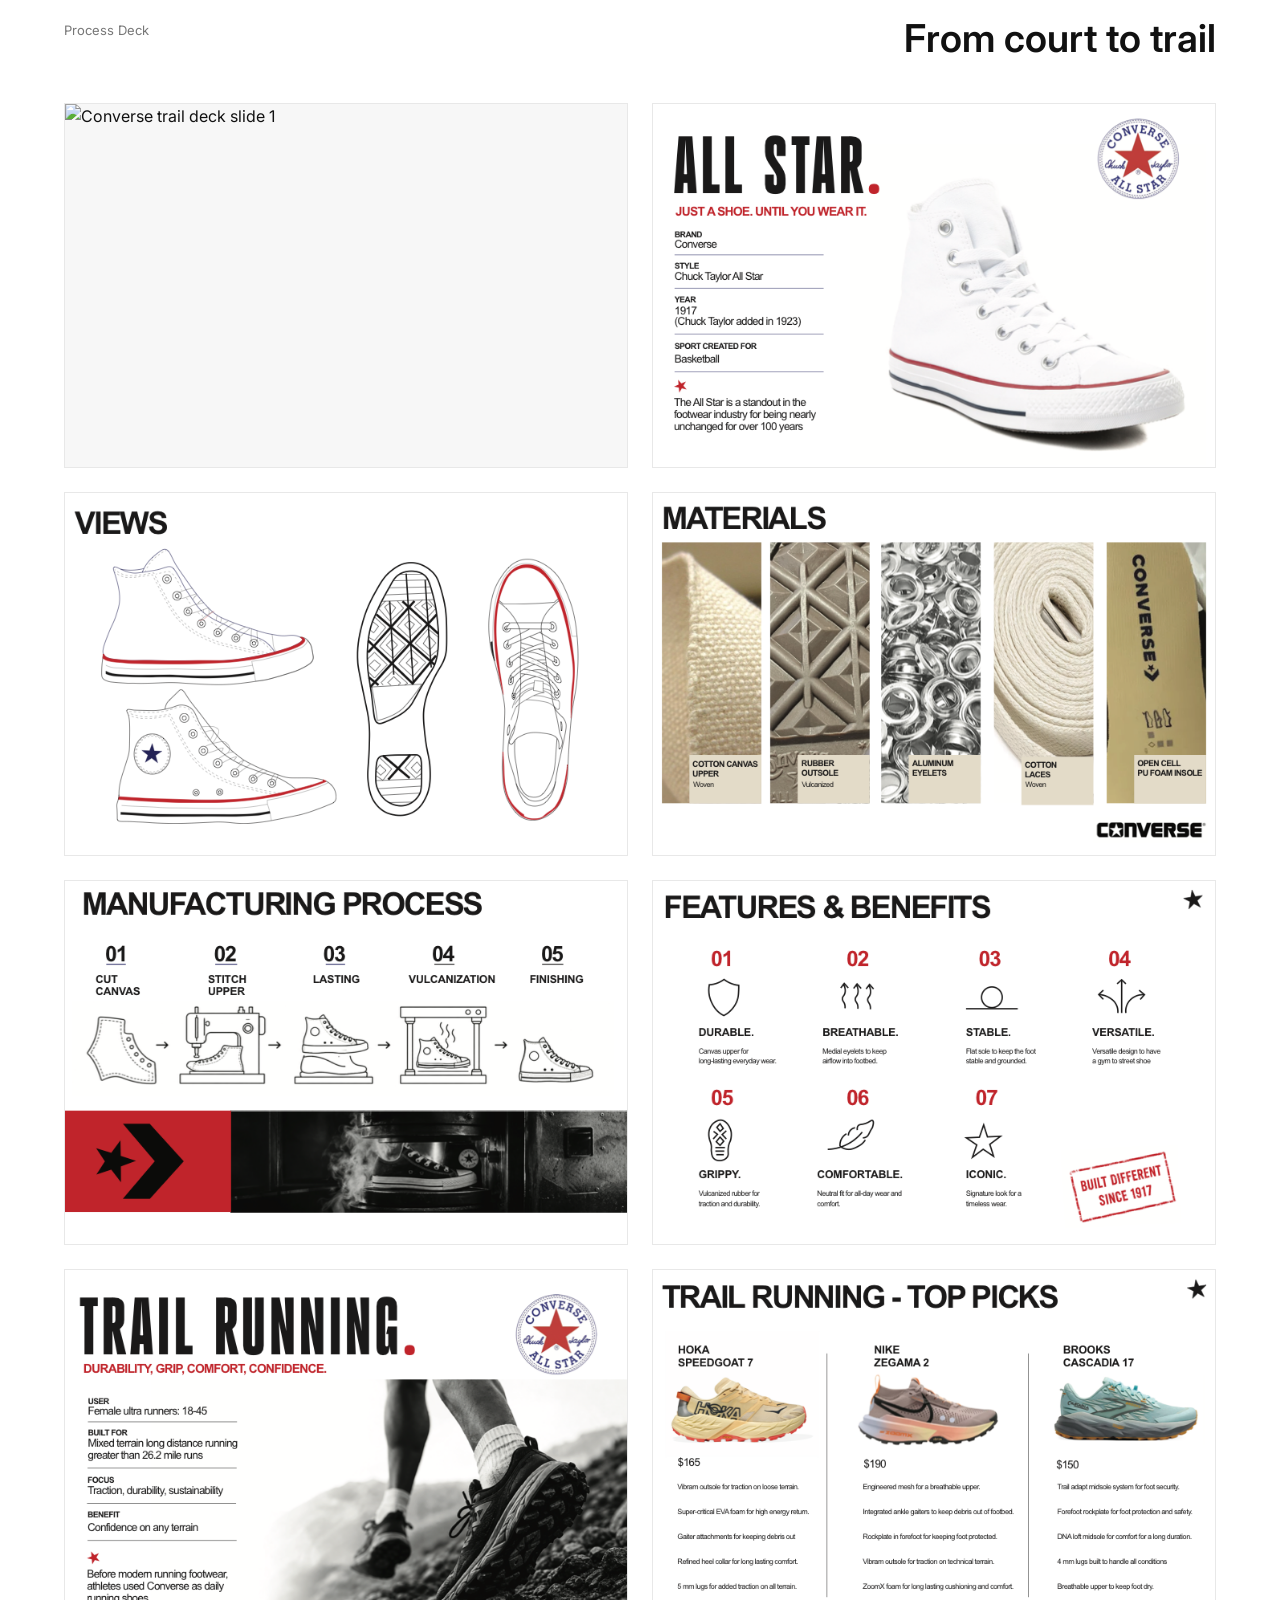
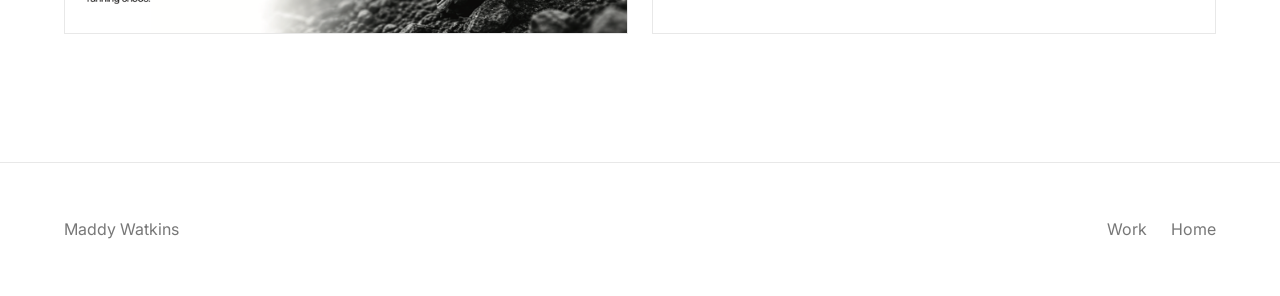
==== commit 86cc23fc: "Update converse-all-star-trail-running.html" ====
--- a/converse-all-star-trail-running.html
+++ b/converse-all-star-trail-running.html
@@ -61,9 +61,7 @@
           <h2 id="deck-title">From court to trail</h2>
         </div>
         <div class="deck-grid">
-          <img src="assets/converse-trail-deck/slide-01.png" />
-          <img src="assets/converse-trail-deck/slide-02.png" />
-          <img src="assets/converse-trail-deck/slide-03.png" />
+          <img src="assets/converse-trail-deck/slide-1.png" alt="Converse trail deck slide 1" />
           <img src="assets/converse-trail-deck/slide-02.png" alt="Converse trail deck slide 2" />
           <img src="assets/converse-trail-deck/slide-03.png" alt="Converse trail deck slide 3" />
           <img src="assets/converse-trail-deck/slide-04.png" alt="Converse trail deck slide 4" />
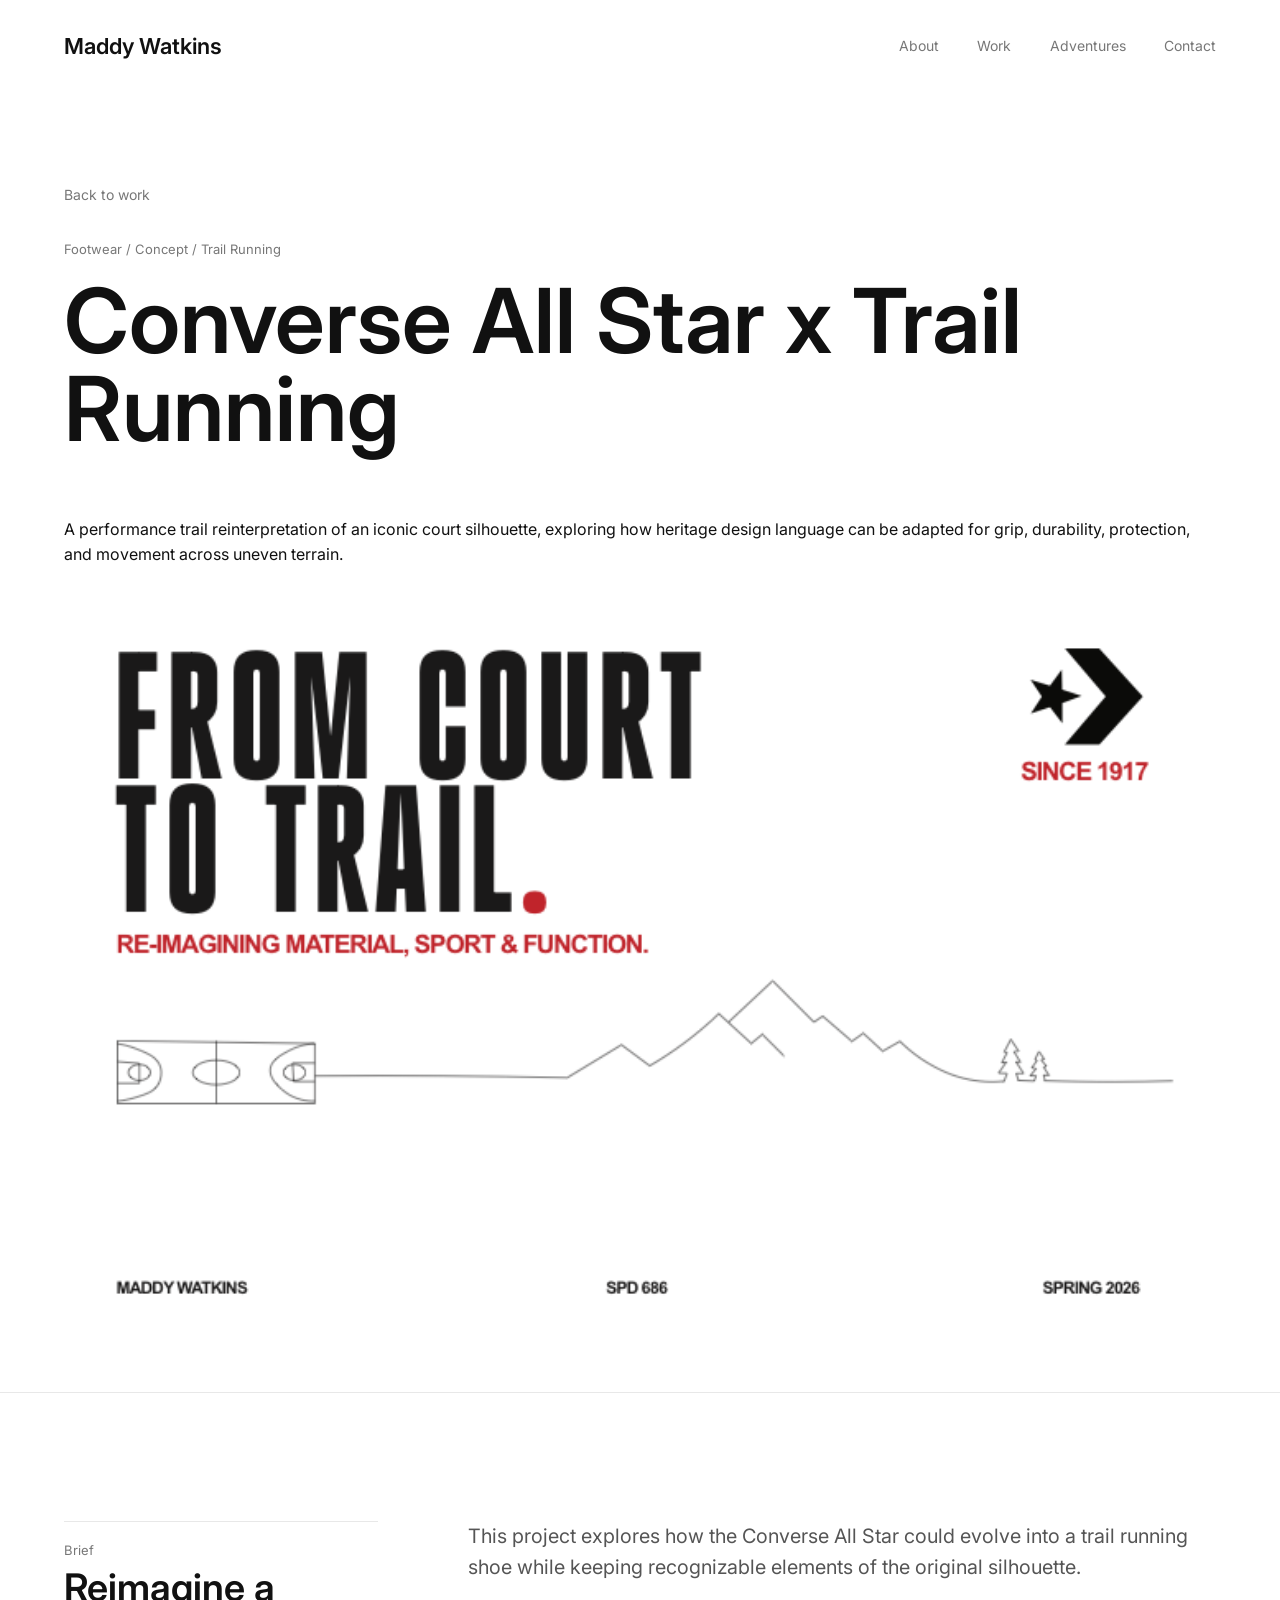
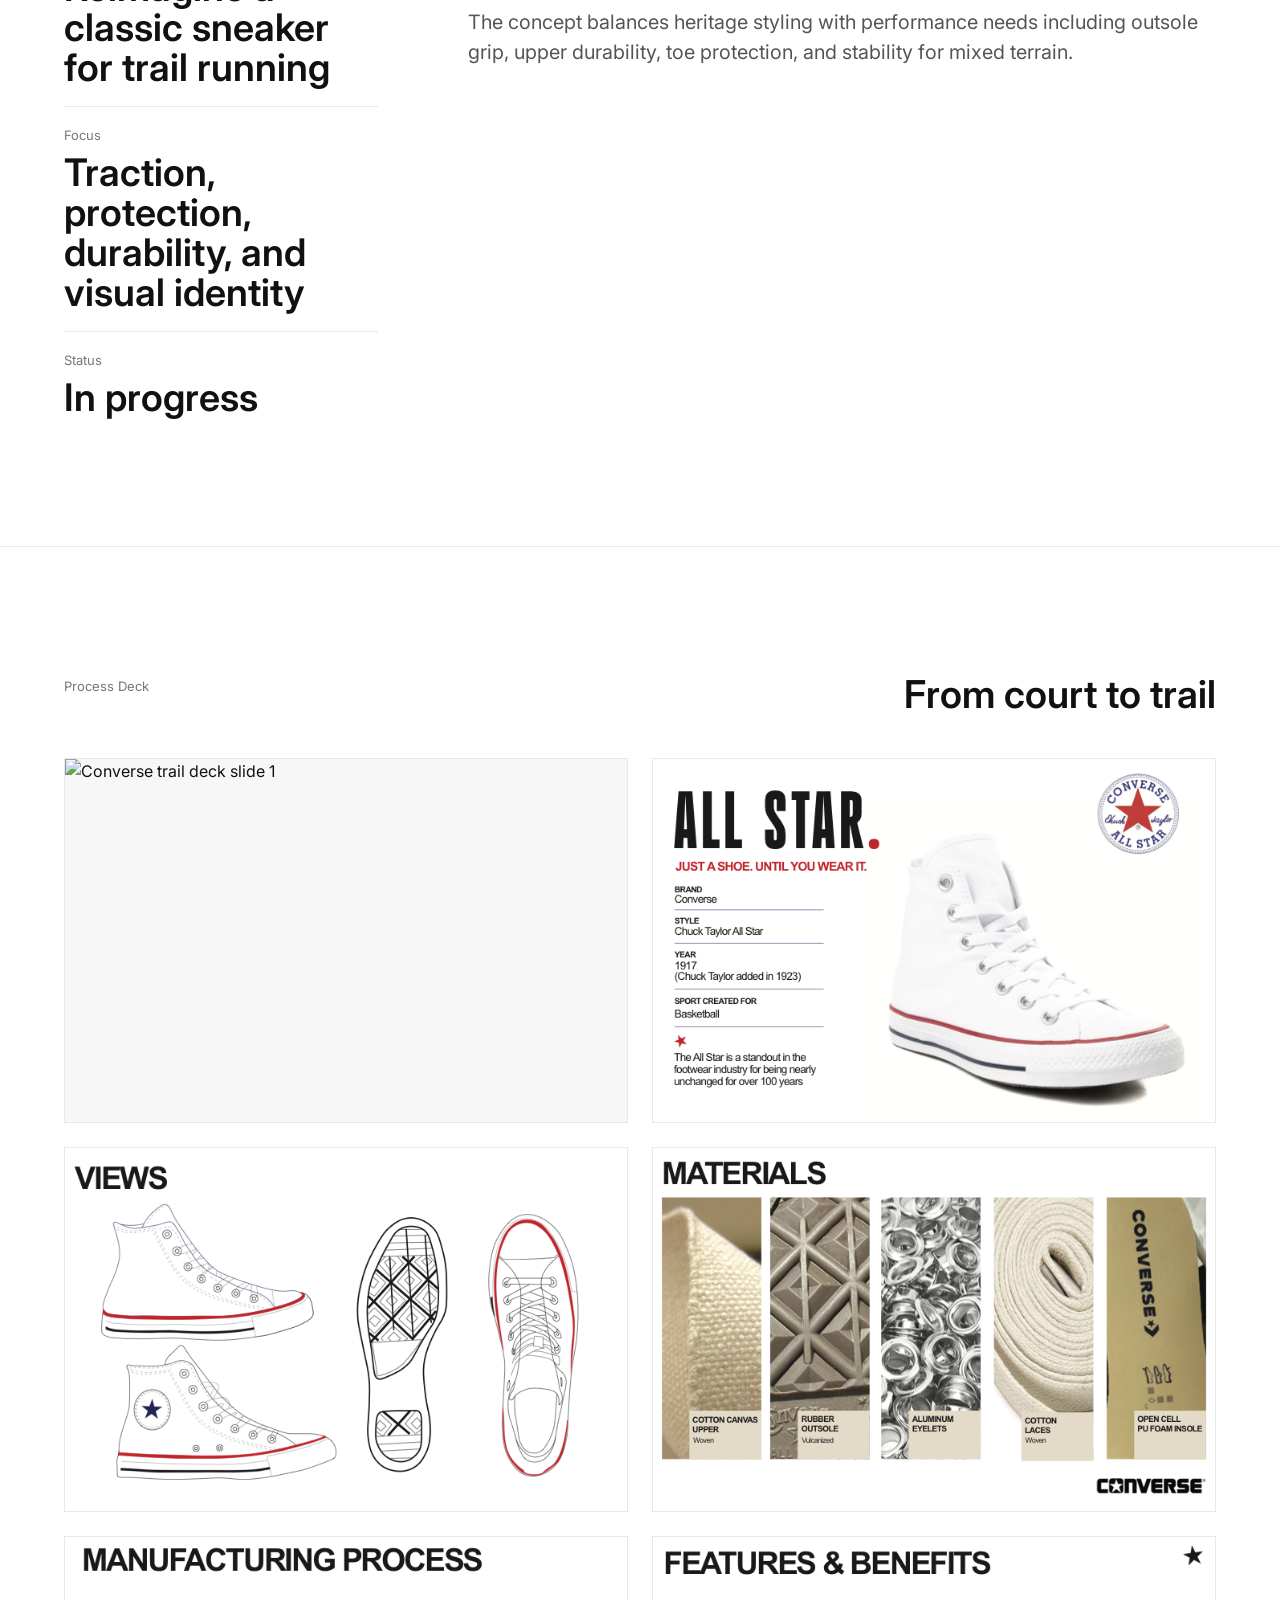
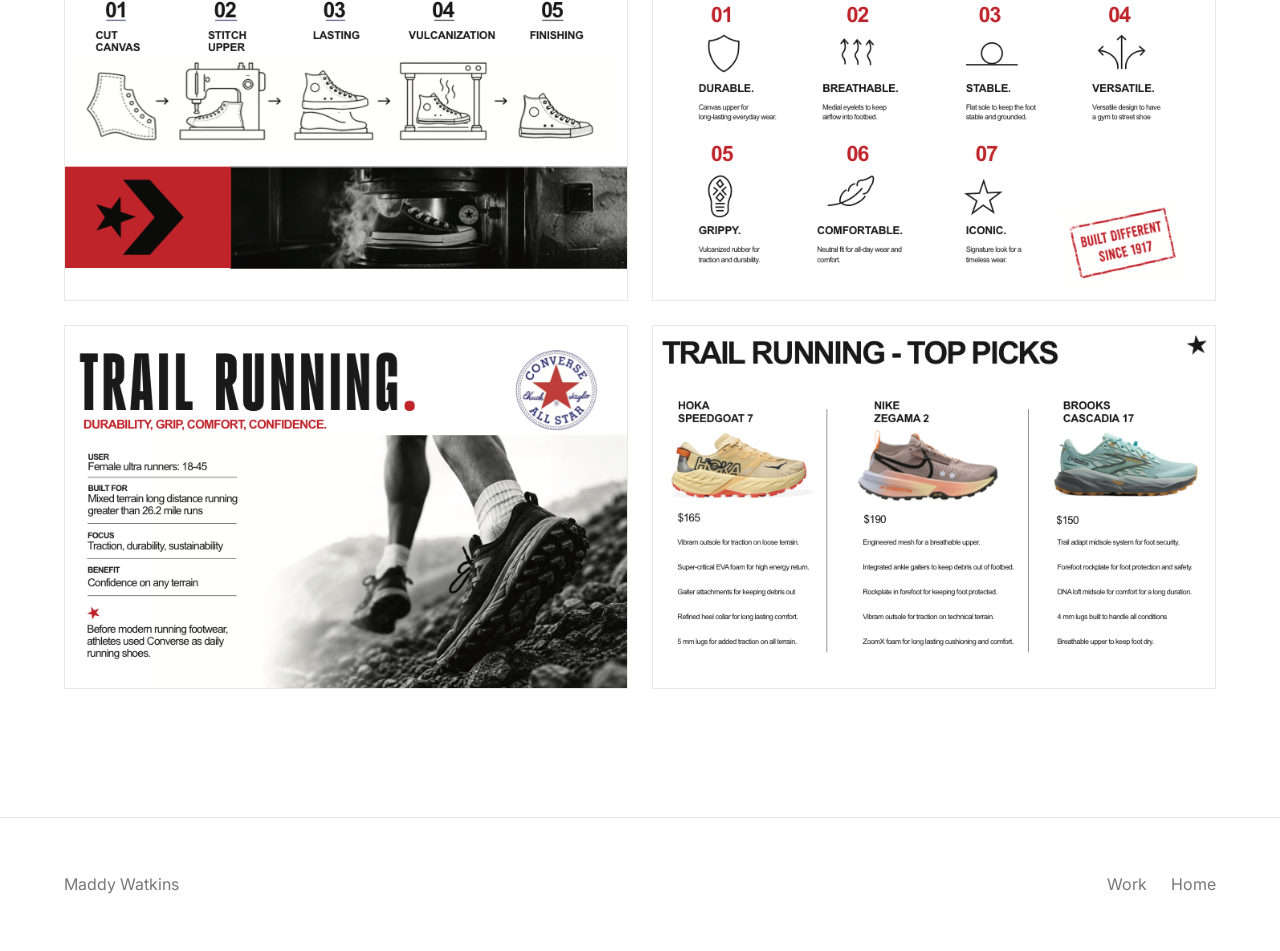
==== commit d871606c: "Update converse-all-star-trail-running.html" ====
--- a/converse-all-star-trail-running.html
+++ b/converse-all-star-trail-running.html
@@ -28,32 +28,39 @@
     </header>
 
     <main>
-      <section class="project-page-hero" aria-labelledby="project-title">
-        <a class="back-link" href="index.html#portfolio">Back to work</a>
-        <p class="eyebrow">Footwear / Heritage Reimagined / Trail Running</p>
-        <h1 id="project-title">Converse All Star x Trail Running [in progress]</h1>
-      </section>
+     <section class="project-page-hero converse-hero">
+  <a class="back-link" href="index.html#portfolio">Back to work</a>
 
-      <section class="project-detail section" aria-label="Project details">
-        <div class="spec-list">
-          <div><span>Brand</span><strong>Converse</strong></div>
-          <div><span>Model</span><strong>Chuck Taylor All Star</strong></div>
-          <div><span>Timeline</span><strong>4 weeks</strong></div>
-          <div><span>Scope</span><strong>Concept to physical shoe prototype</strong></div>
-          <div><span>Status</span><strong>In progress</strong></div>
-        </div>
-        <div class="project-body">
-          <p>
-            This in-progress footwear concept reimagines the Converse Chuck Taylor
-            All Star through a trail running lens.
-          </p>
-          <p>
-            The project explores how a shoe that has remained culturally recognizable
-            for more than 100 years can shift from court heritage toward trail
-            function through material, sport, and performance updates.
-          </p>
-        </div>
-      </section>
+  <p class="eyebrow">Footwear / Concept / Trail Running</p>
+  <h1>Converse All Star x Trail Running</h1>
+
+  <p class="hero-sub">
+    A performance trail reinterpretation of an iconic court silhouette, exploring how
+    heritage design language can be adapted for grip, durability, protection, and movement
+    across uneven terrain.
+  </p>
+
+  <img src="assets/converse-trail-deck/slide-01.png" alt="Converse All Star trail running cover image" />
+</section>
+
+<section class="project-detail section">
+  <div class="spec-list">
+    <div><span>Brief</span><strong>Reimagine a classic sneaker for trail running</strong></div>
+    <div><span>Focus</span><strong>Traction, protection, durability, and visual identity</strong></div>
+    <div><span>Status</span><strong>In progress</strong></div>
+  </div>
+
+  <div class="project-body">
+    <p>
+      This project explores how the Converse All Star could evolve into a trail running shoe
+      while keeping recognizable elements of the original silhouette.
+    </p>
+    <p>
+      The concept balances heritage styling with performance needs including outsole grip,
+      upper durability, toe protection, and stability for mixed terrain.
+    </p>
+  </div>
+</section>
 
       <section class="deck-preview section" aria-labelledby="deck-title">
         <div class="deck-heading">
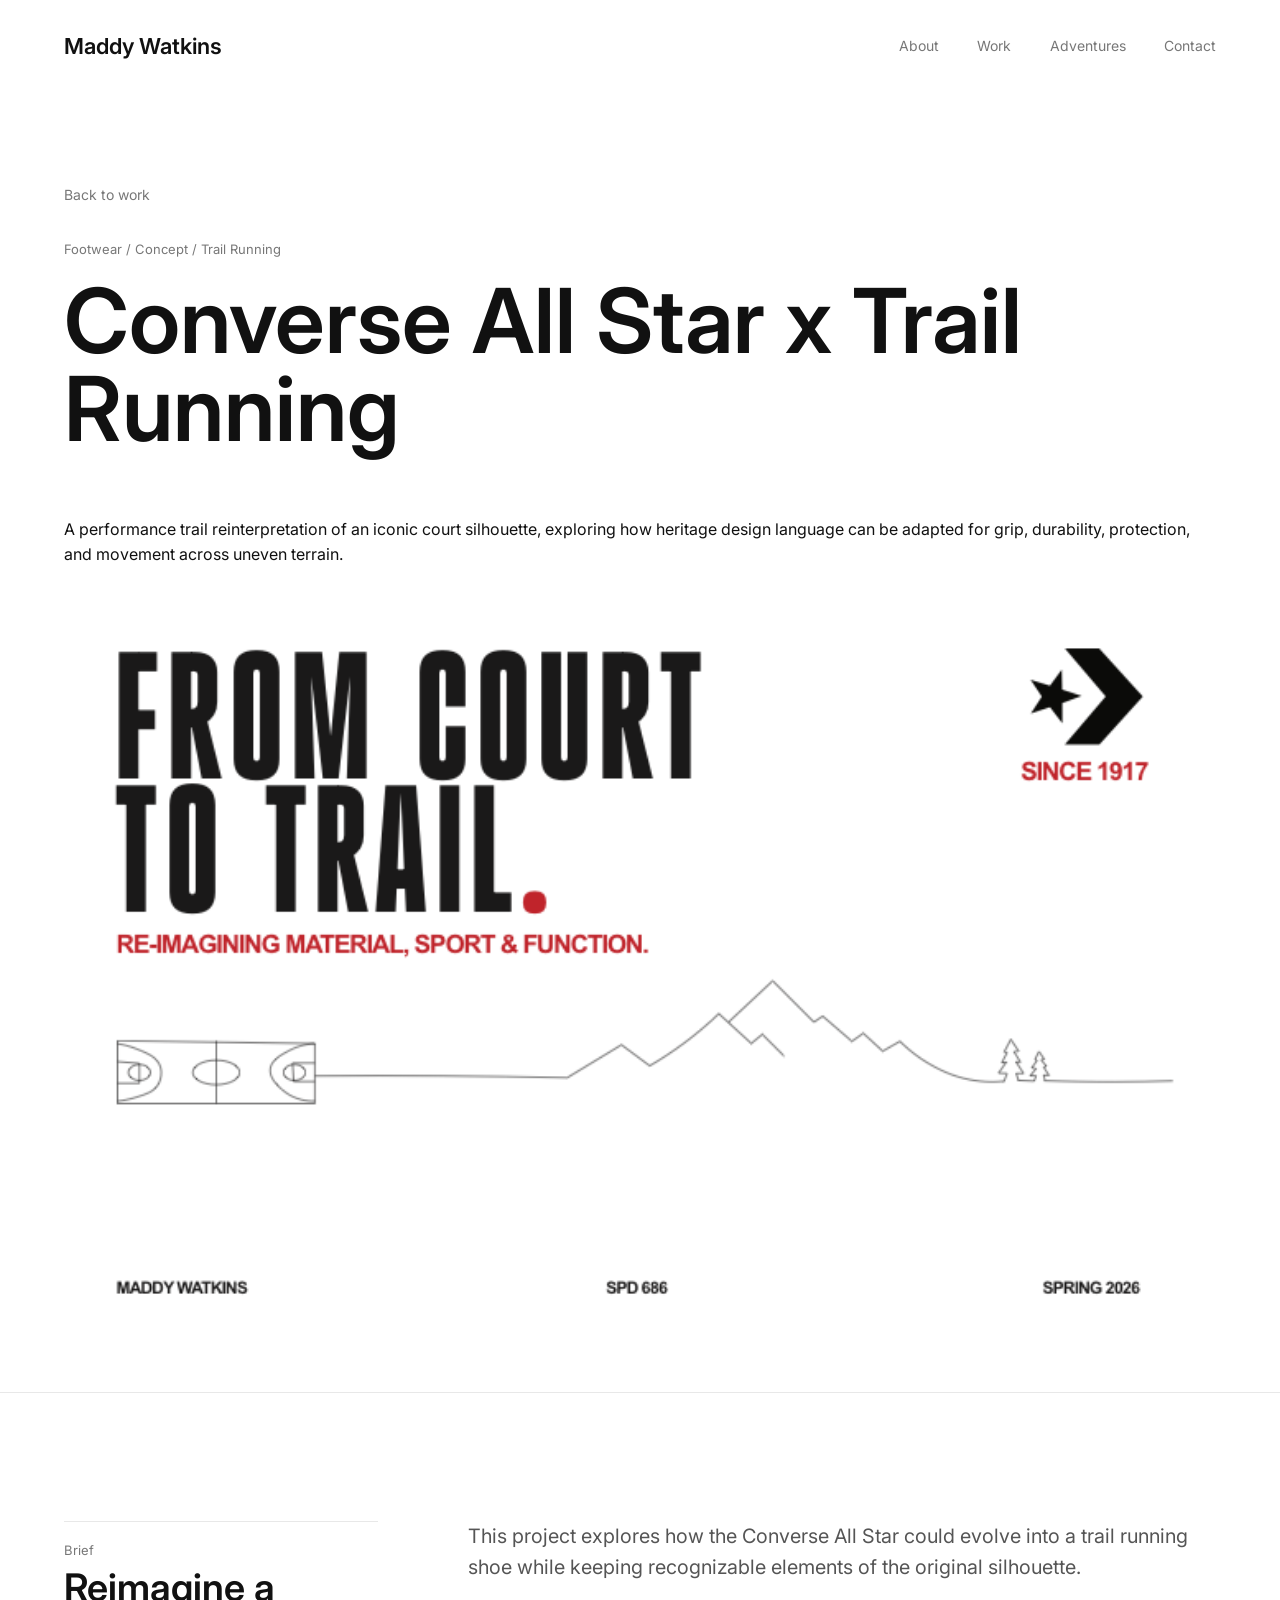
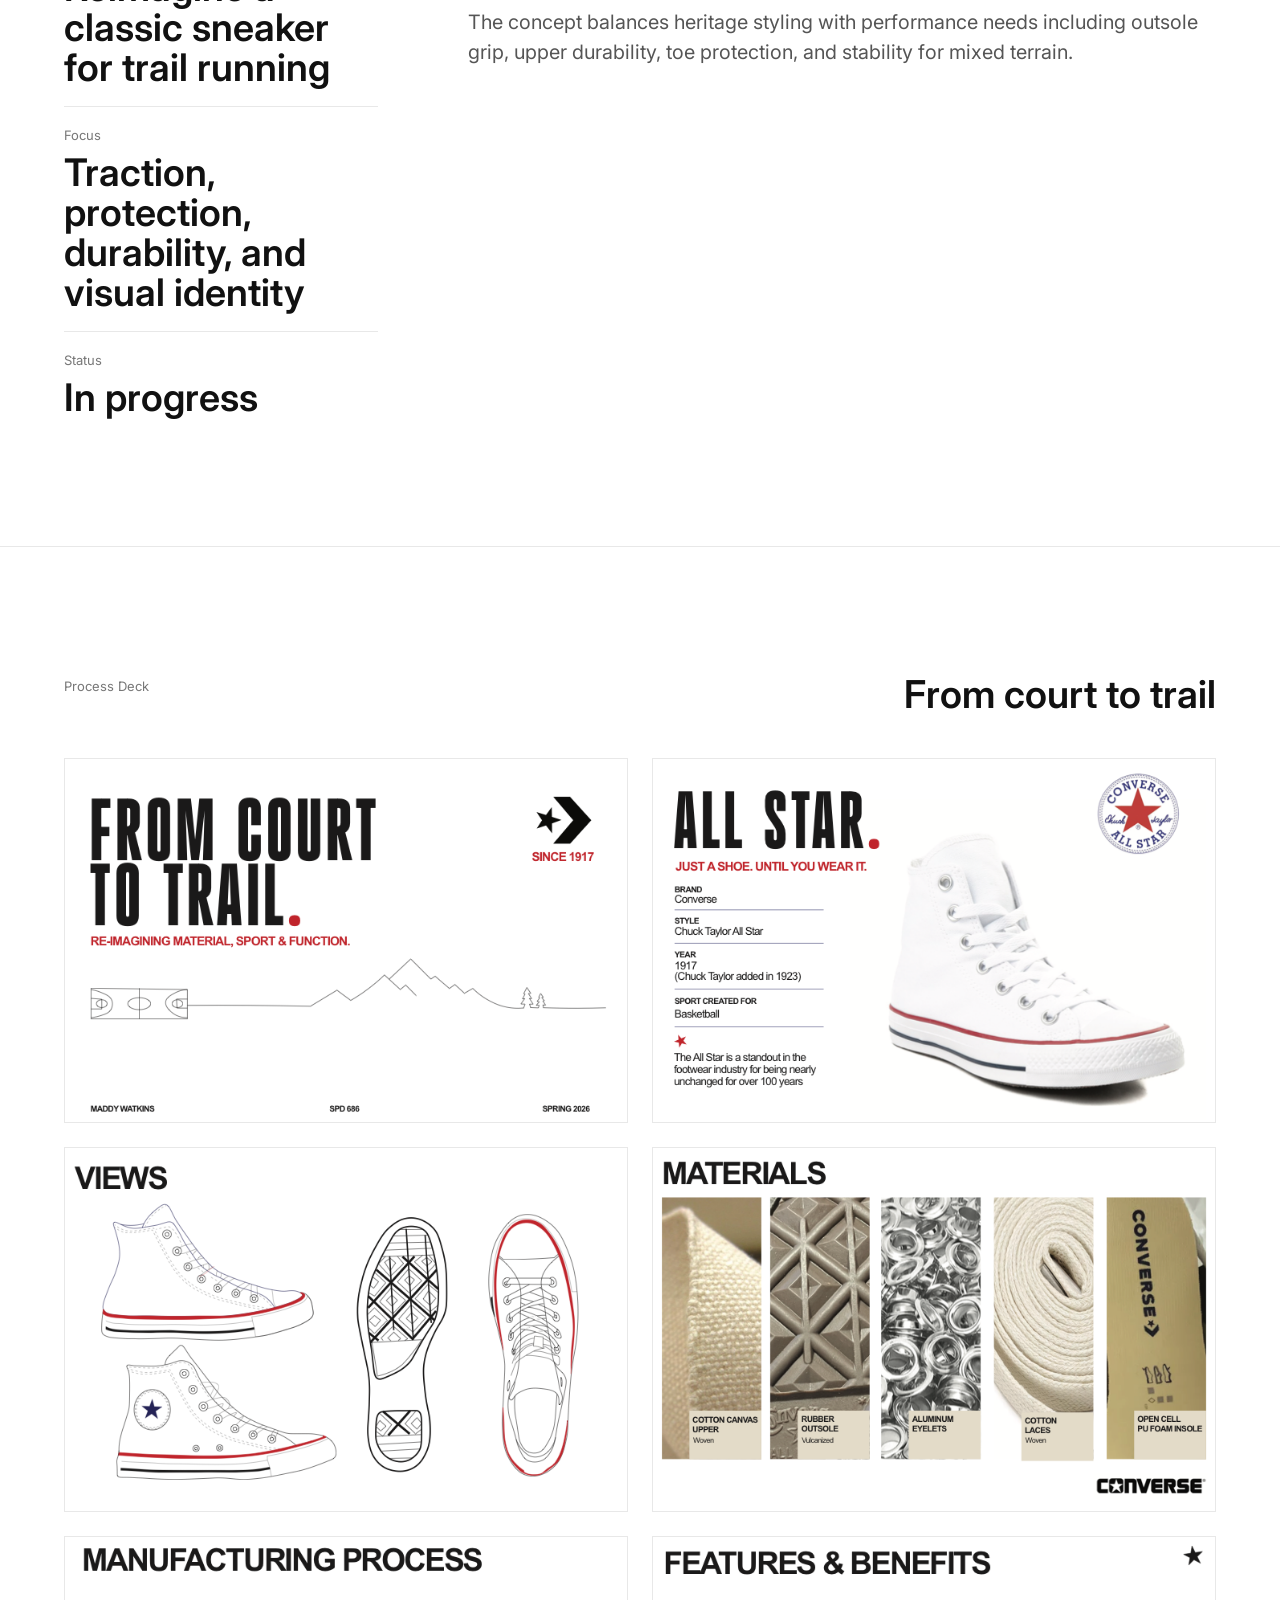
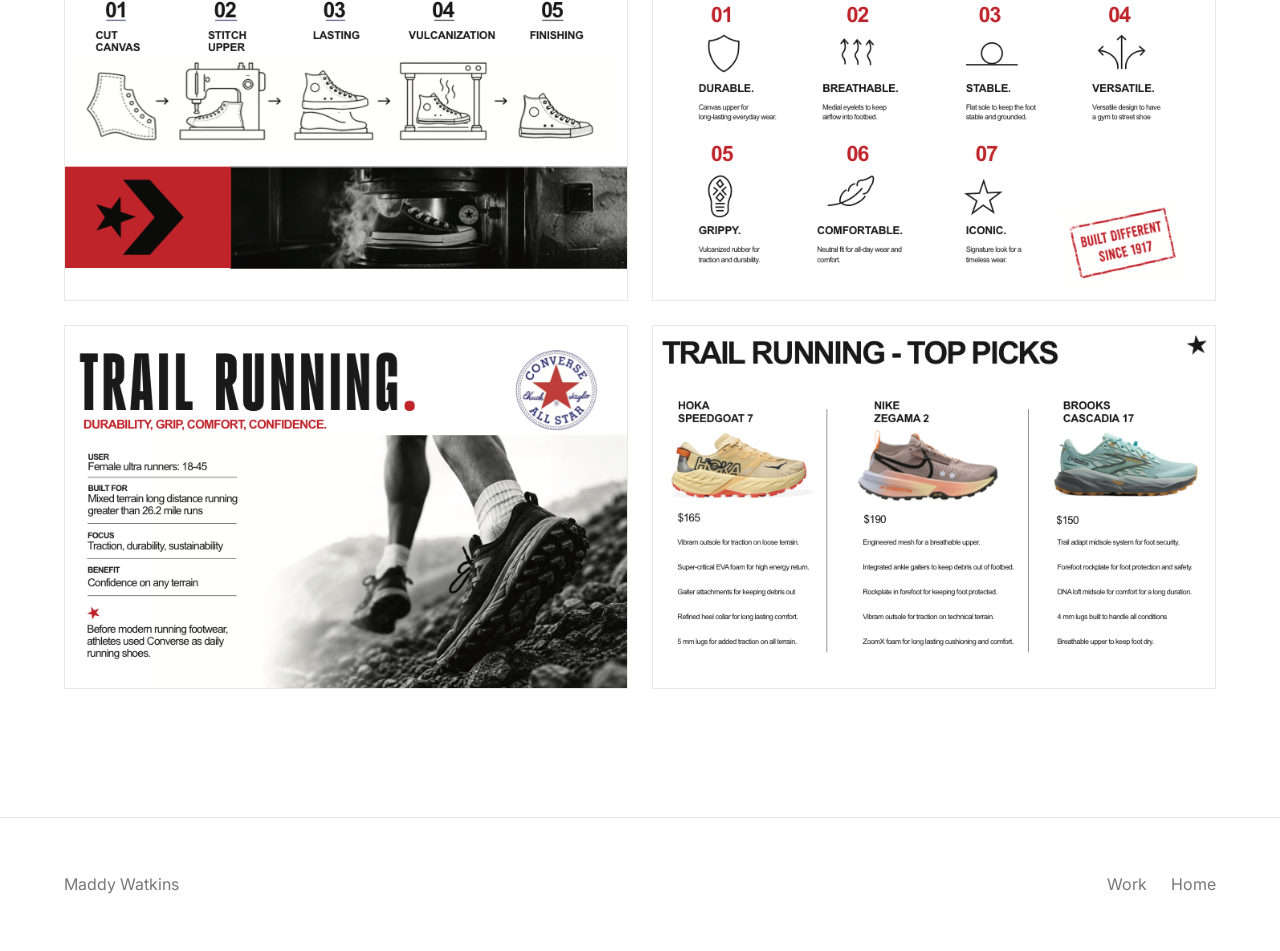
==== commit 86a82d66: "Update converse-all-star-trail-running.html" ====
--- a/converse-all-star-trail-running.html
+++ b/converse-all-star-trail-running.html
@@ -68,7 +68,7 @@
           <h2 id="deck-title">From court to trail</h2>
         </div>
         <div class="deck-grid">
-          <img src="assets/converse-trail-deck/slide-1.png" alt="Converse trail deck slide 1" />
+          <img src="assets/converse-trail-deck/slide-01.png" alt="Converse trail deck slide 1" />
           <img src="assets/converse-trail-deck/slide-02.png" alt="Converse trail deck slide 2" />
           <img src="assets/converse-trail-deck/slide-03.png" alt="Converse trail deck slide 3" />
           <img src="assets/converse-trail-deck/slide-04.png" alt="Converse trail deck slide 4" />
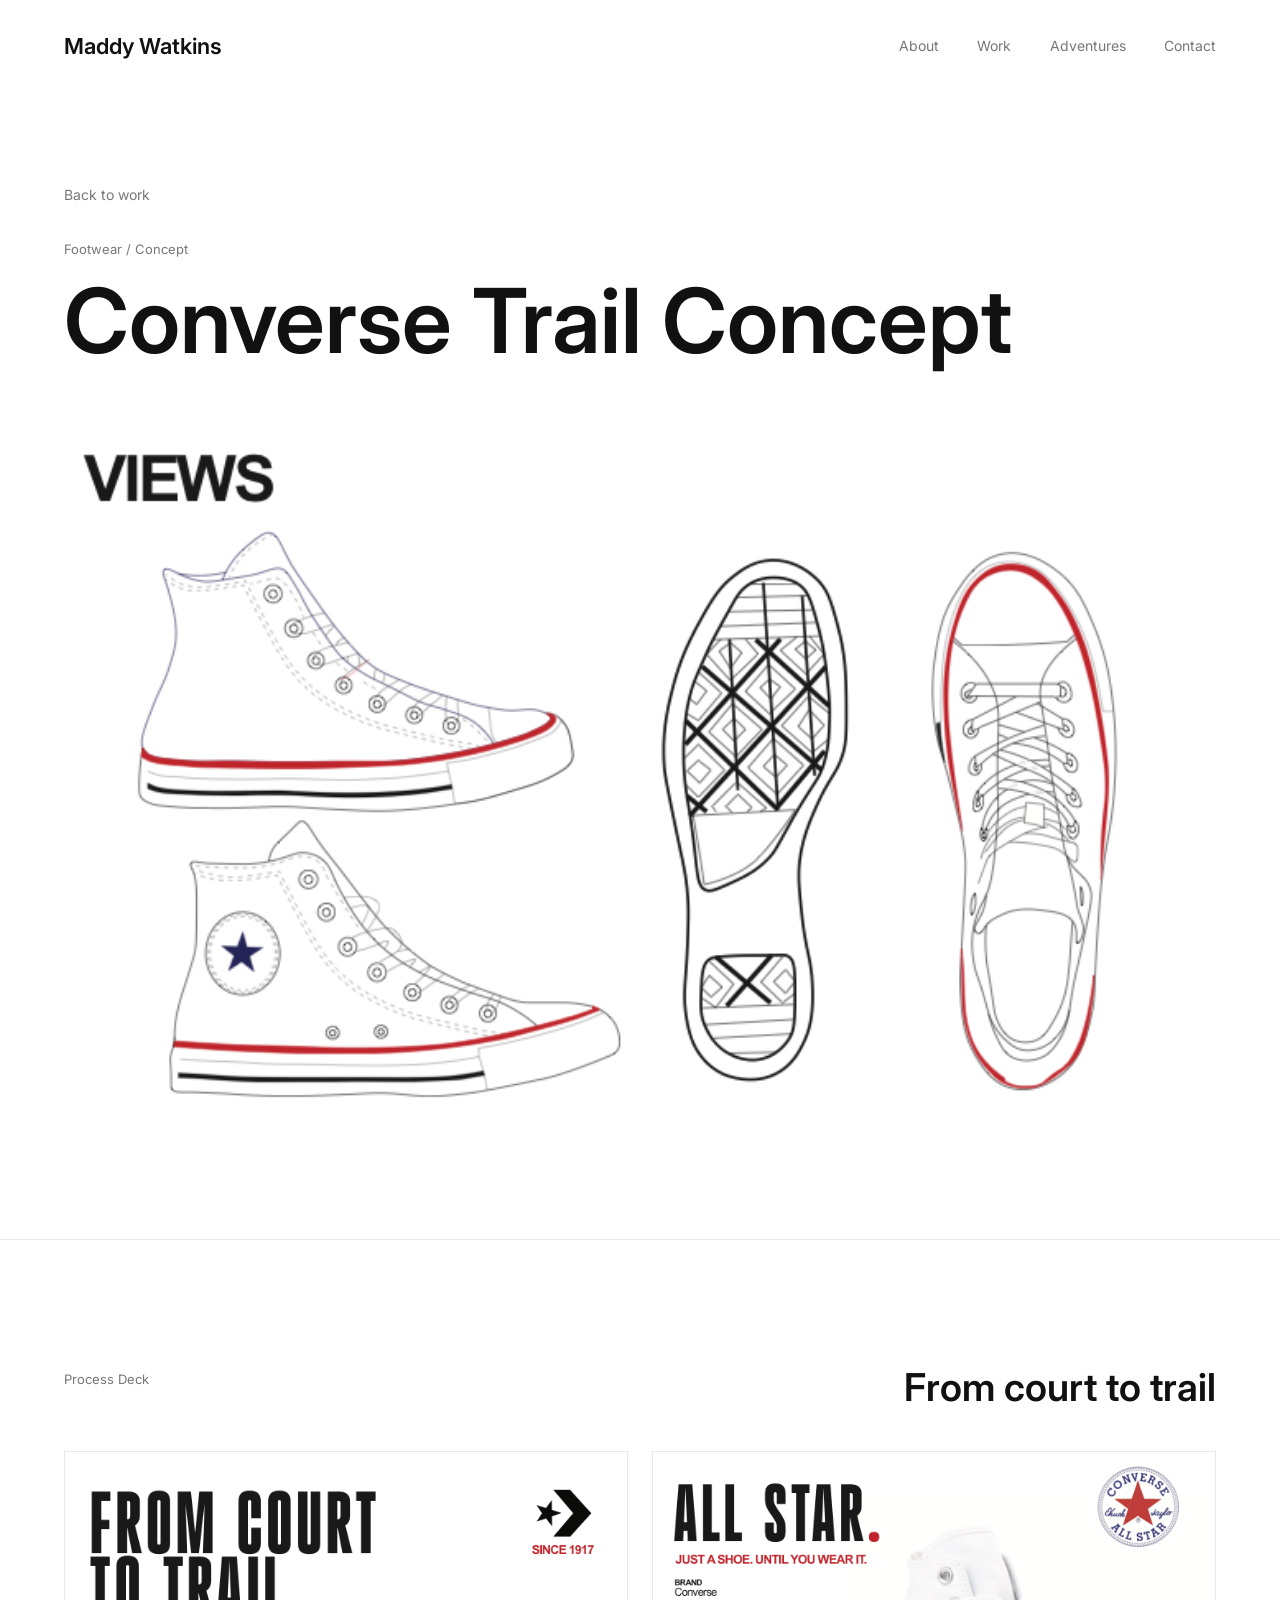
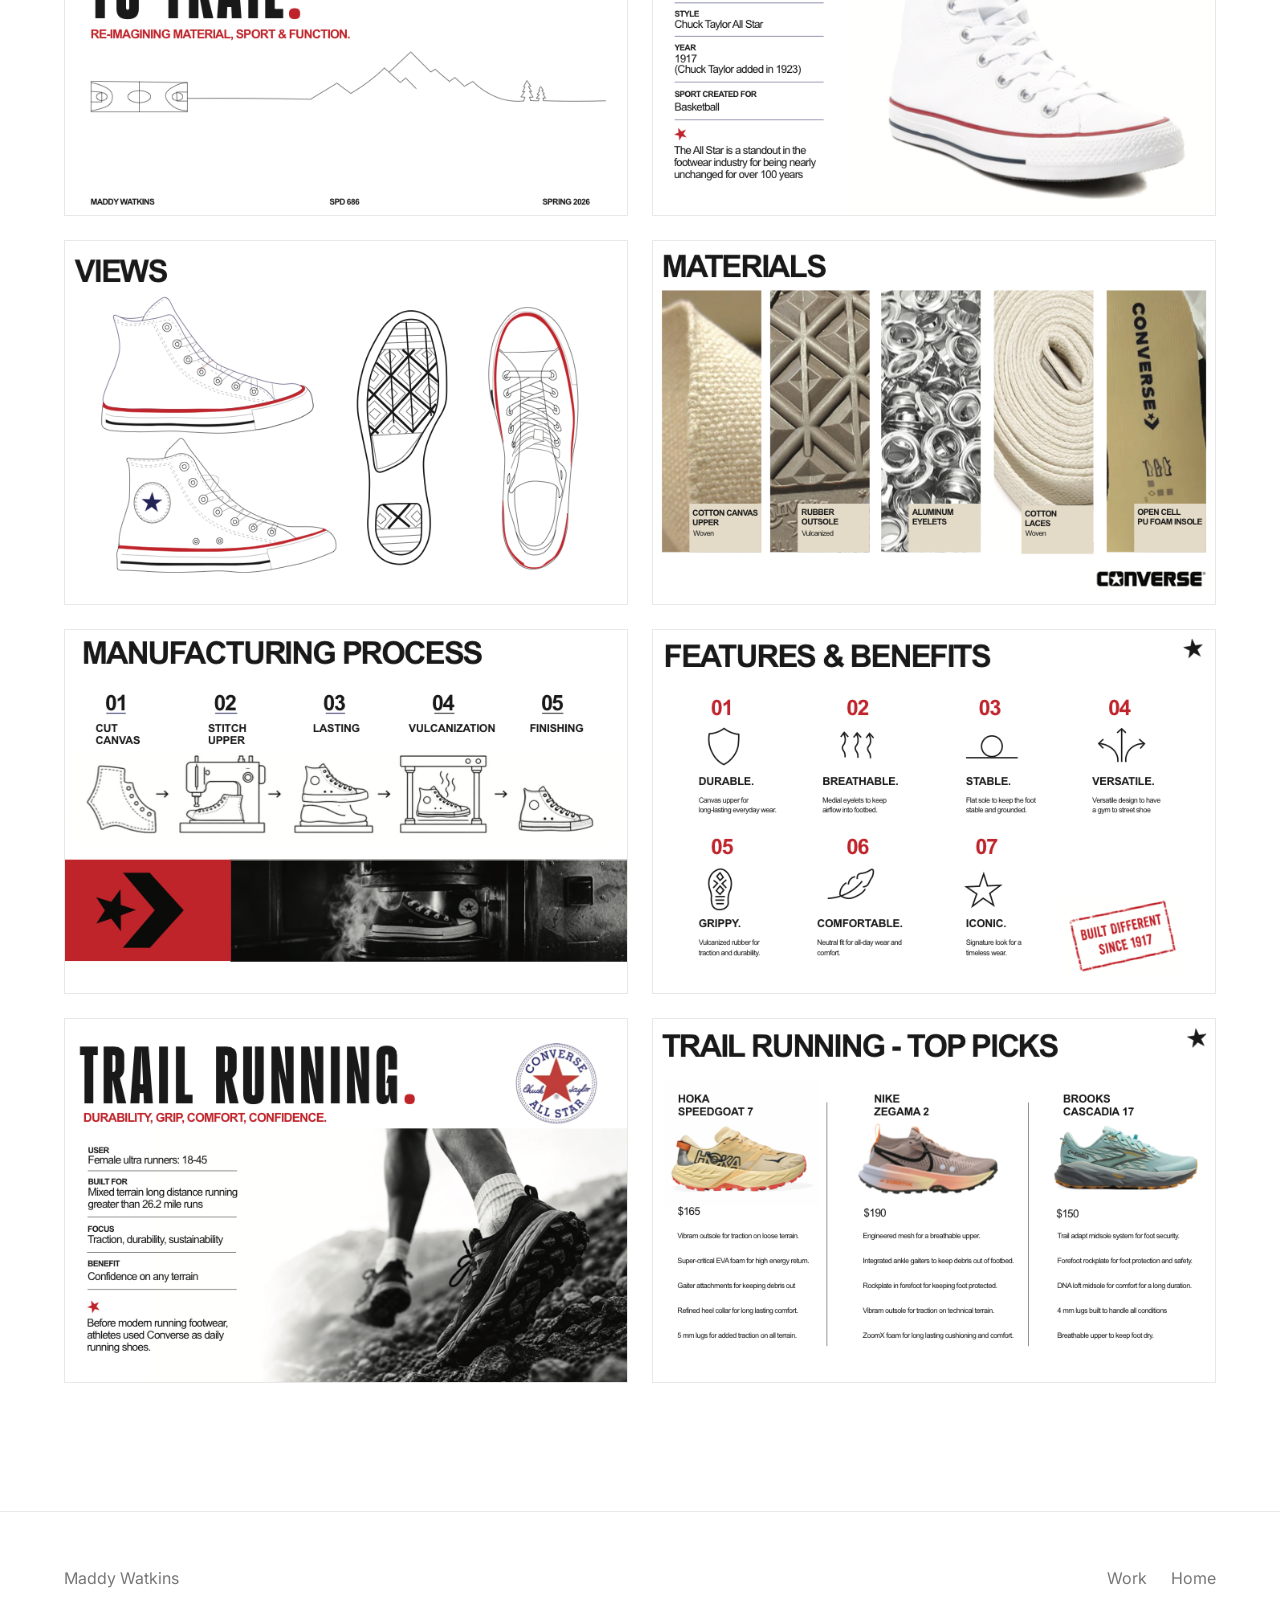
==== commit b4a979c0: "Update converse-all-star-trail-running.html" ====
--- a/converse-all-star-trail-running.html
+++ b/converse-all-star-trail-running.html
@@ -28,38 +28,13 @@
     </header>
 
     <main>
-     <section class="project-page-hero converse-hero">
+     <section class="project-page-hero">
   <a class="back-link" href="index.html#portfolio">Back to work</a>
 
-  <p class="eyebrow">Footwear / Concept / Trail Running</p>
-  <h1>Converse All Star x Trail Running</h1>
+  <p class="eyebrow">Footwear / Concept</p>
+  <h1>Converse Trail Concept</h1>
 
-  <p class="hero-sub">
-    A performance trail reinterpretation of an iconic court silhouette, exploring how
-    heritage design language can be adapted for grip, durability, protection, and movement
-    across uneven terrain.
-  </p>
-
-  <img src="assets/converse-trail-deck/slide-01.png" alt="Converse All Star trail running cover image" />
-</section>
-
-<section class="project-detail section">
-  <div class="spec-list">
-    <div><span>Brief</span><strong>Reimagine a classic sneaker for trail running</strong></div>
-    <div><span>Focus</span><strong>Traction, protection, durability, and visual identity</strong></div>
-    <div><span>Status</span><strong>In progress</strong></div>
-  </div>
-
-  <div class="project-body">
-    <p>
-      This project explores how the Converse All Star could evolve into a trail running shoe
-      while keeping recognizable elements of the original silhouette.
-    </p>
-    <p>
-      The concept balances heritage styling with performance needs including outsole grip,
-      upper durability, toe protection, and stability for mixed terrain.
-    </p>
-  </div>
+  <img src="assets/converse-trail-deck/slide-03.png" alt="Converse trail concept cover image" />
 </section>
 
       <section class="deck-preview section" aria-labelledby="deck-title">
